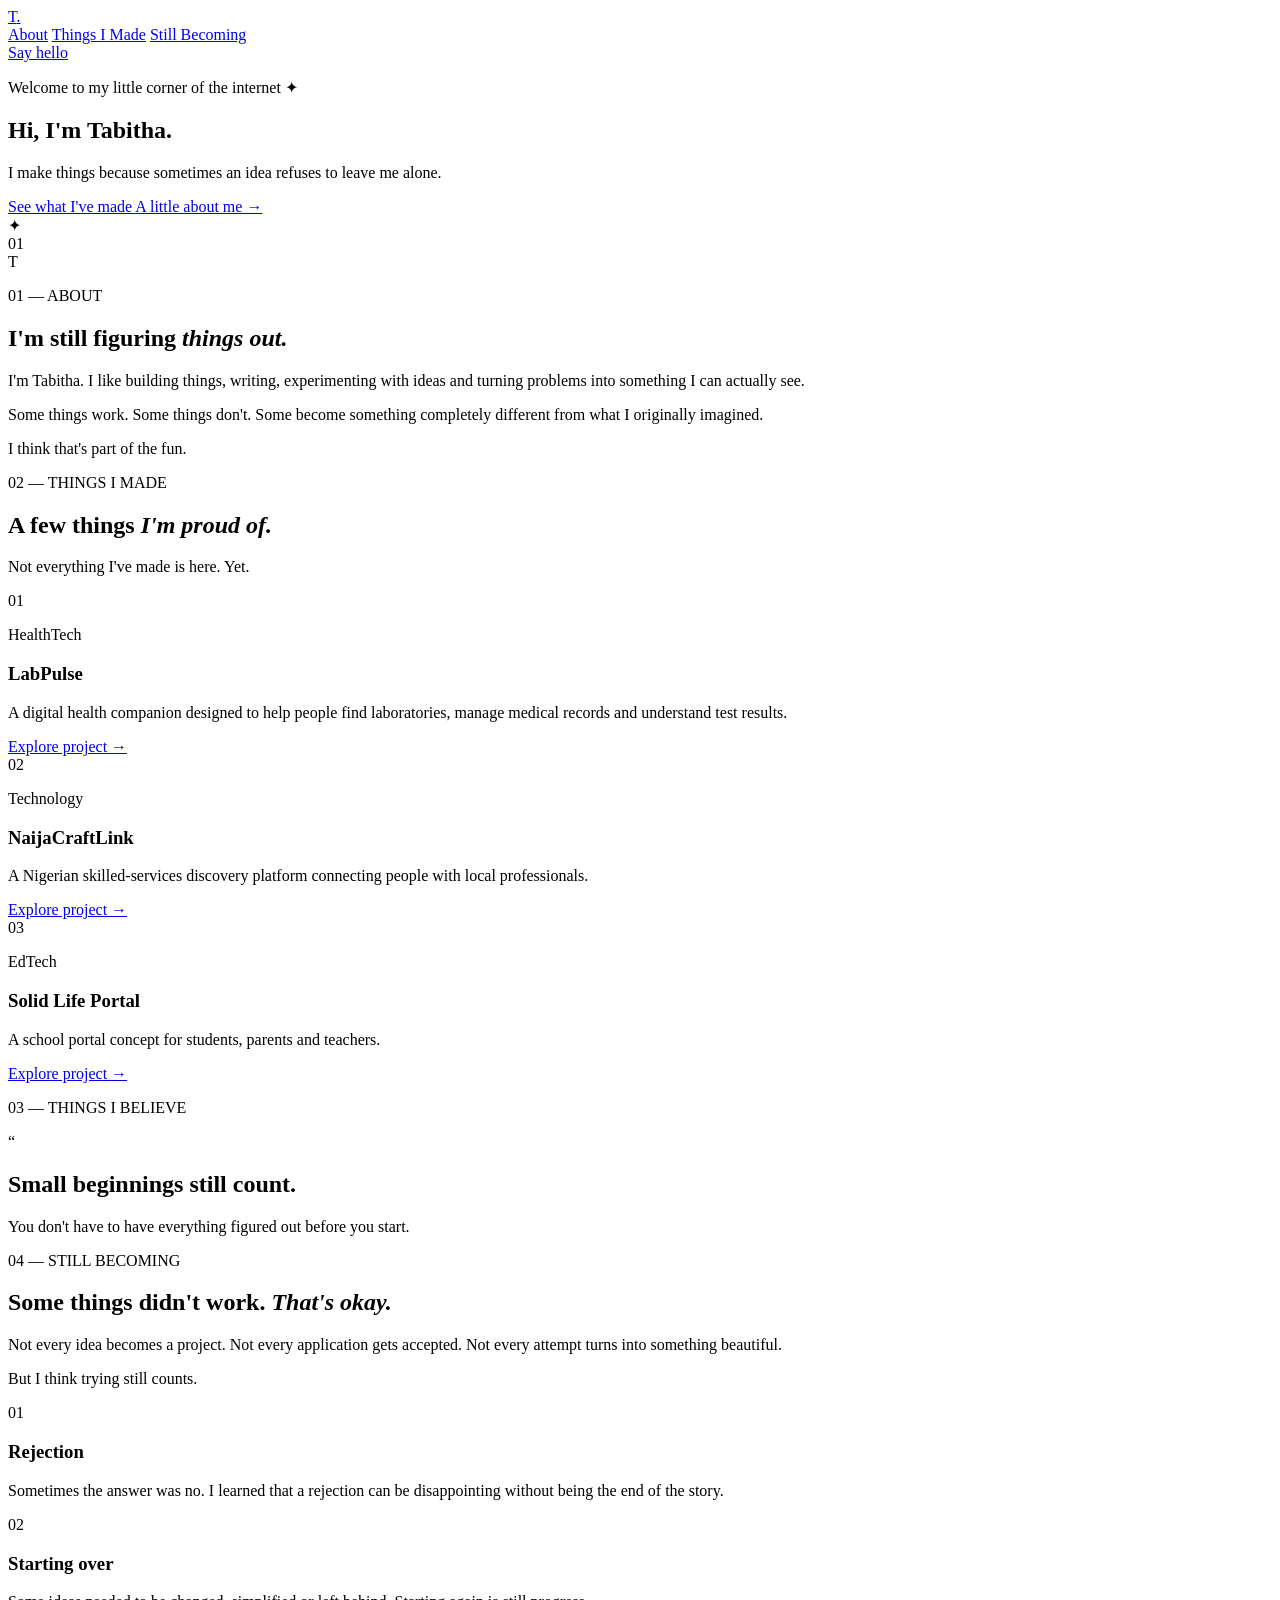
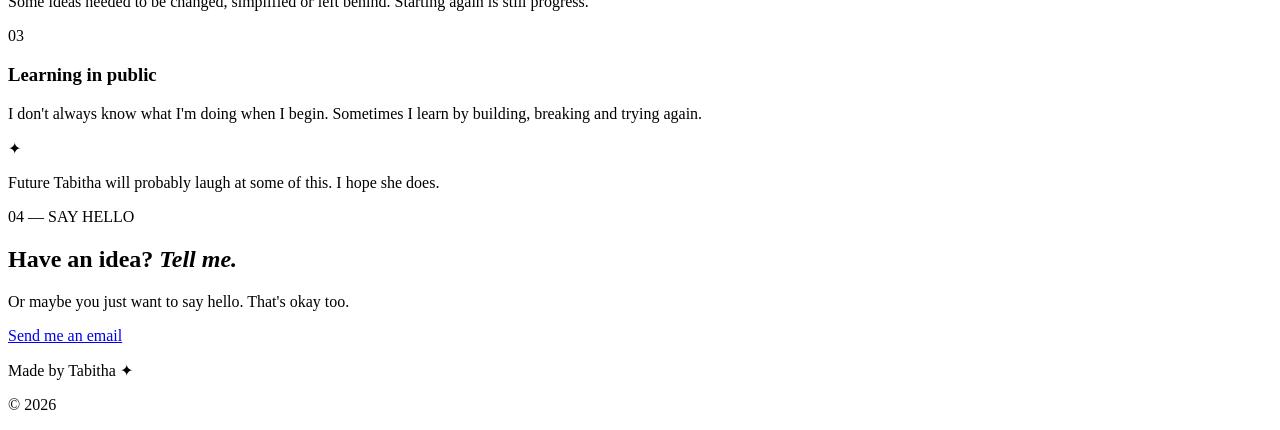
==== index.html @ 4583a3f3 "Rename Index.html to index.html" ====
<!DOCTYPE html>
<html lang="en">
<head>
    <meta charset="UTF-8">
    <meta name="viewport" content="width=device-width, initial-scale=1.0">

    <title>Tabitha | Things I Made Along the Way</title>

    <meta
        name="description"
        content="A little corner of the internet belonging to Tabitha — ideas, projects, experiments and things worth remembering."
    >

    <link rel="stylesheet" href="style.css">
</head>

<body>

    <!-- NAVIGATION -->

    <header class="navbar">

        <a href="#home" class="logo">
            T<span>.</span>
        </a>

        <nav>
    <a href="#about">About</a>
    <a href="#work">Things I Made</a>
    <a href="#didnt-work">Still Becoming</a>
        </nav>

        <a href="#contact" class="nav-button">
            Say hello
        </a>

    </header>


    <!-- HERO -->

    <main>

        <section class="hero" id="home">

            <div class="hero-content">

                <p class="eyebrow">
                    Welcome to my little corner of the internet ✦
                </p>

                <h1>
                    Hi, I'm <span>Tabitha.</span>
                </h1>

                <p class="hero-text">
                    I make things because sometimes an idea refuses
                    to leave me alone.
                </p>

                <div class="hero-buttons">

                    <a href="#work" class="primary-button">
                        See what I've made
                    </a>

                    <a href="#about" class="text-button">
                        A little about me →
                    </a>

                </div>

            </div>


            <div class="hero-art">

                <div class="orbit orbit-one"></div>
                <div class="orbit orbit-two"></div>

                <div class="floating-card card-one">
                    ✦
                </div>

                <div class="floating-card card-two">
                    01
                </div>

                <div class="main-shape">
                    T
                </div>

            </div>

        </section>


        <!-- LITTLE INTRO -->

        <section class="intro" id="about">

            <p class="section-number">01 — ABOUT</p>

            <div class="intro-grid">

                <h2>
                    I'm still figuring
                    <em>things out.</em>
                </h2>

                <div>

                    <p>
                        I'm Tabitha. I like building things, writing,
                        experimenting with ideas and turning problems
                        into something I can actually see.
                    </p>

                    <p>
                        Some things work.
                        Some things don't.
                        Some become something completely different
                        from what I originally imagined.
                    </p>

                    <p>
                        I think that's part of the fun.
                    </p>

                </div>

            </div>

        </section>


        <!-- PROJECTS -->

        <section class="work" id="work">

            <div class="section-heading">

                <div>
                    <p class="section-number">02 — THINGS I MADE</p>

                    <h2>
                        A few things
                        <em>I'm proud of.</em>
                    </h2>
                </div>

                <p>
                    Not everything I've made is here.
                    Yet.
                </p>

            </div>


            <div class="project-grid">

                <article class="project project-large">

                    <div class="project-number">
                        01
                    </div>

                    <div class="project-content">

                        <p class="project-type">
                            HealthTech
                        </p>

                        <h3>
                            LabPulse
                        </h3>

                        <p>
                            A digital health companion designed to
                            help people find laboratories, manage
                            medical records and understand test results.
                        </p>

                        <a href="#" class="project-link">
                            Explore project →
                        </a>

                    </div>

                </article>


                <article class="project">

                    <div class="project-number">
                        02
                    </div>

                    <div class="project-content">

                        <p class="project-type">
                            Technology
                        </p>

                        <h3>
                            NaijaCraftLink
                        </h3>

                        <p>
                            A Nigerian skilled-services discovery
                            platform connecting people with local
                            professionals.
                        </p>

                        <a href="naijacraftlink.html" class="project-link">
    Explore project →
                        </a>

                    </div>

                </article>


                <article class="project">

                    <div class="project-number">
                        03
                    </div>

                    <div class="project-content">

                        <p class="project-type">
                            EdTech
                        </p>

                        <h3>
                            Solid Life Portal
                        </h3>

                        <p>
                            A school portal concept for students,
                            parents and teachers.
                        </p>

                        <a href="#" class="project-link">
                            Explore project →
                        </a>

                    </div>

                </article>

            </div>

        </section>


        <!-- THOUGHTS -->

        <section class="thoughts" id="thoughts">

            <p class="section-number">03 — THINGS I BELIEVE</p>

            <div class="quote">

                <span class="quote-mark">“</span>

                <h2>
                    Small beginnings
                    still count.
                </h2>

                <p>
                    You don't have to have everything figured out
                    before you start.
                </p>

            </div>

        </section>
        <!-- THINGS THAT DIDN'T WORK -->

<section class="didnt-work" id="didnt-work">

    <div class="didnt-work-inner">

        <p class="section-number">
            04 — STILL BECOMING
        </p>

        <h2>
            Some things
            didn't work.
            <em>That's okay.</em>
        </h2>

        <p class="didnt-work-intro">
            Not every idea becomes a project.
            Not every application gets accepted.
            Not every attempt turns into something beautiful.
        </p>

        <p class="didnt-work-intro">
            But I think trying still counts.
        </p>


        <div class="lessons-grid">

            <article class="lesson-card">

                <span class="lesson-number">
                    01
                </span>

                <h3>
                    Rejection
                </h3>

                <p>
                    Sometimes the answer was no.
                    I learned that a rejection can be
                    disappointing without being the end
                    of the story.
                </p>

            </article>


            <article class="lesson-card">

                <span class="lesson-number">
                    02
                </span>

                <h3>
                    Starting over
                </h3>

                <p>
                    Some ideas needed to be changed,
                    simplified or left behind.
                    Starting again is still progress.
                </p>

            </article>


            <article class="lesson-card">

                <span class="lesson-number">
                    03
                </span>

                <h3>
                    Learning in public
                </h3>

                <p>
                    I don't always know what I'm doing
                    when I begin. Sometimes I learn by
                    building, breaking and trying again.
                </p>

            </article>

        </div>


        <div class="little-note">

            <span>✦</span>

            <p>
                Future Tabitha will probably laugh
                at some of this.
                I hope she does.
            </p>

        </div>

    </div>

</section>


        <!-- CONTACT -->

        <section class="contact" id="contact">

            <p class="section-number">04 — SAY HELLO</p>

            <h2>
                Have an idea?
                <em>Tell me.</em>
            </h2>

            <p>
                Or maybe you just want to say hello.
                That's okay too.
            </p>

            <a
                href="mailto:ayoolanipekunfaith@gmail.com"
                class="primary-button"
            >
                Send me an email
            </a>

        </section>

    </main>


    <!-- FOOTER -->

    <footer>

        <p>
            Made by Tabitha ✦
        </p>

        <p>
            © 2026
        </p>

    </footer>


    <script src="script.js"></script>

</body>
</html>
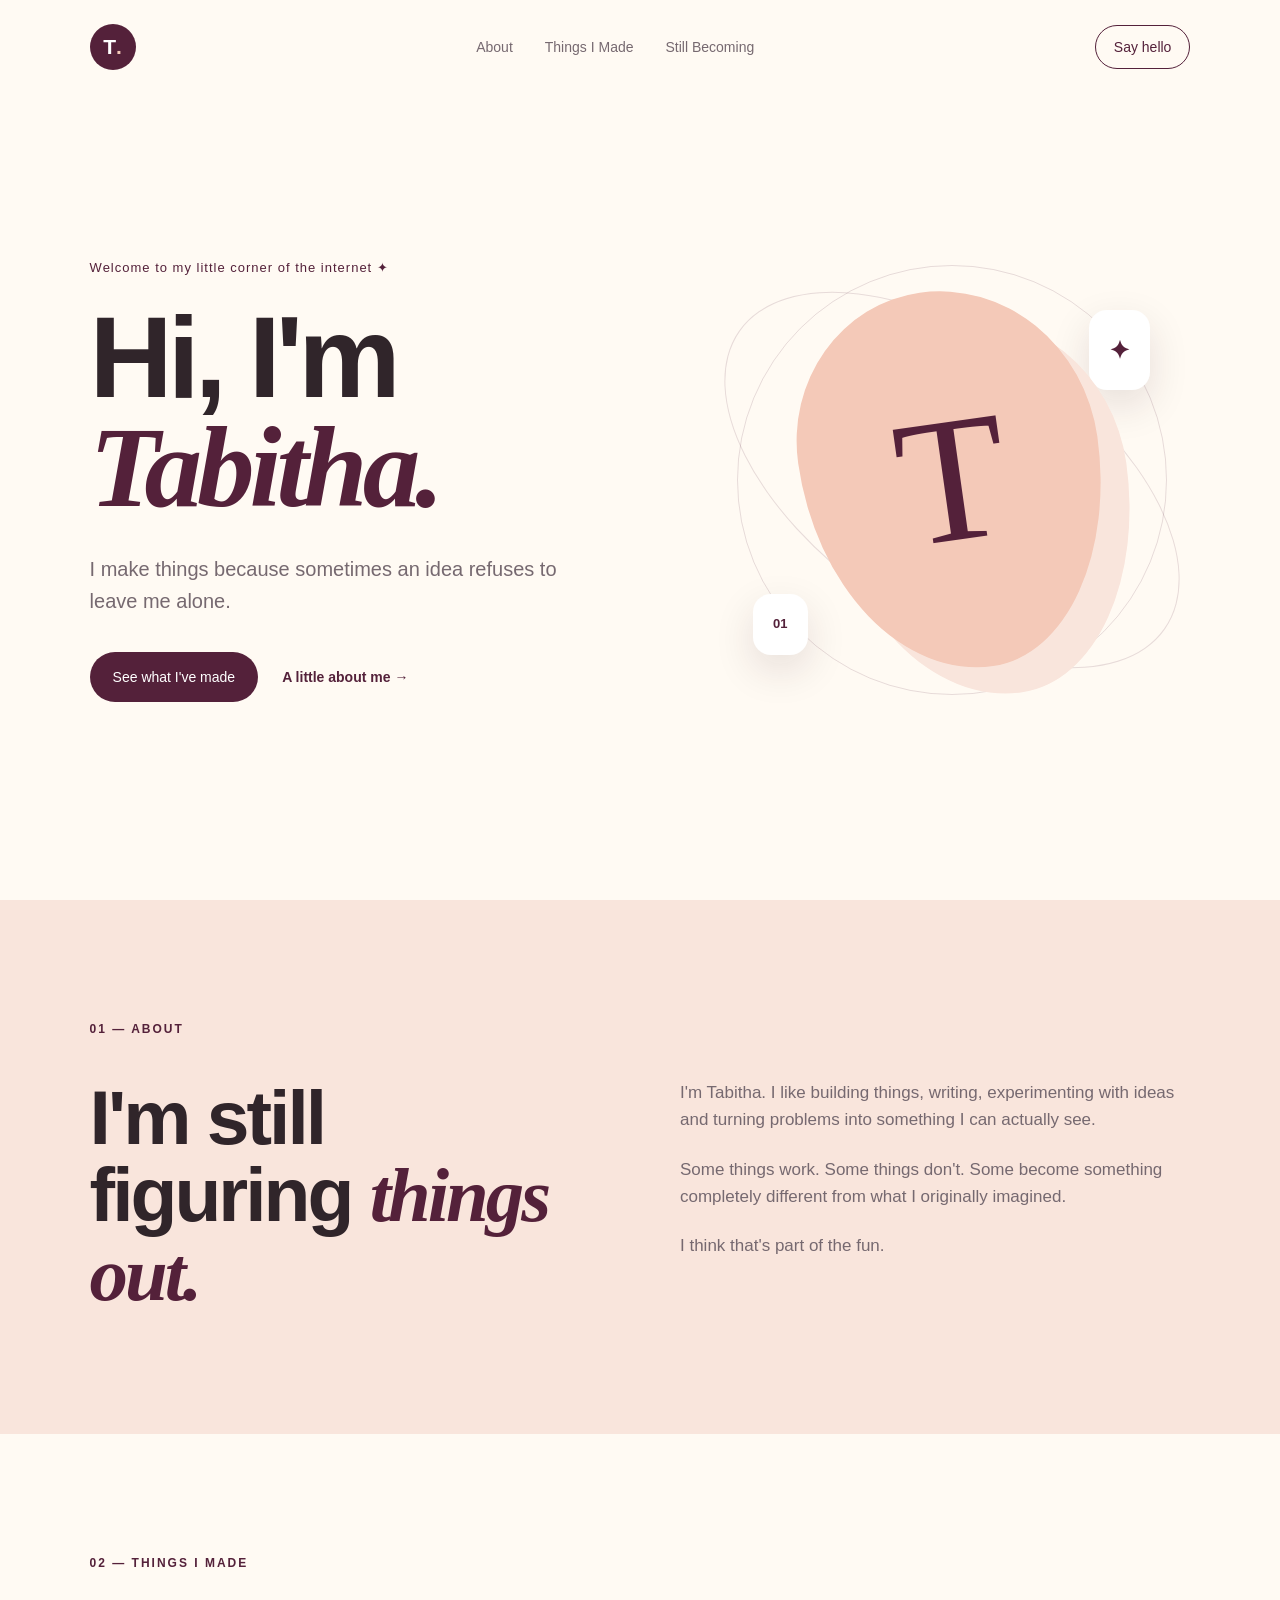
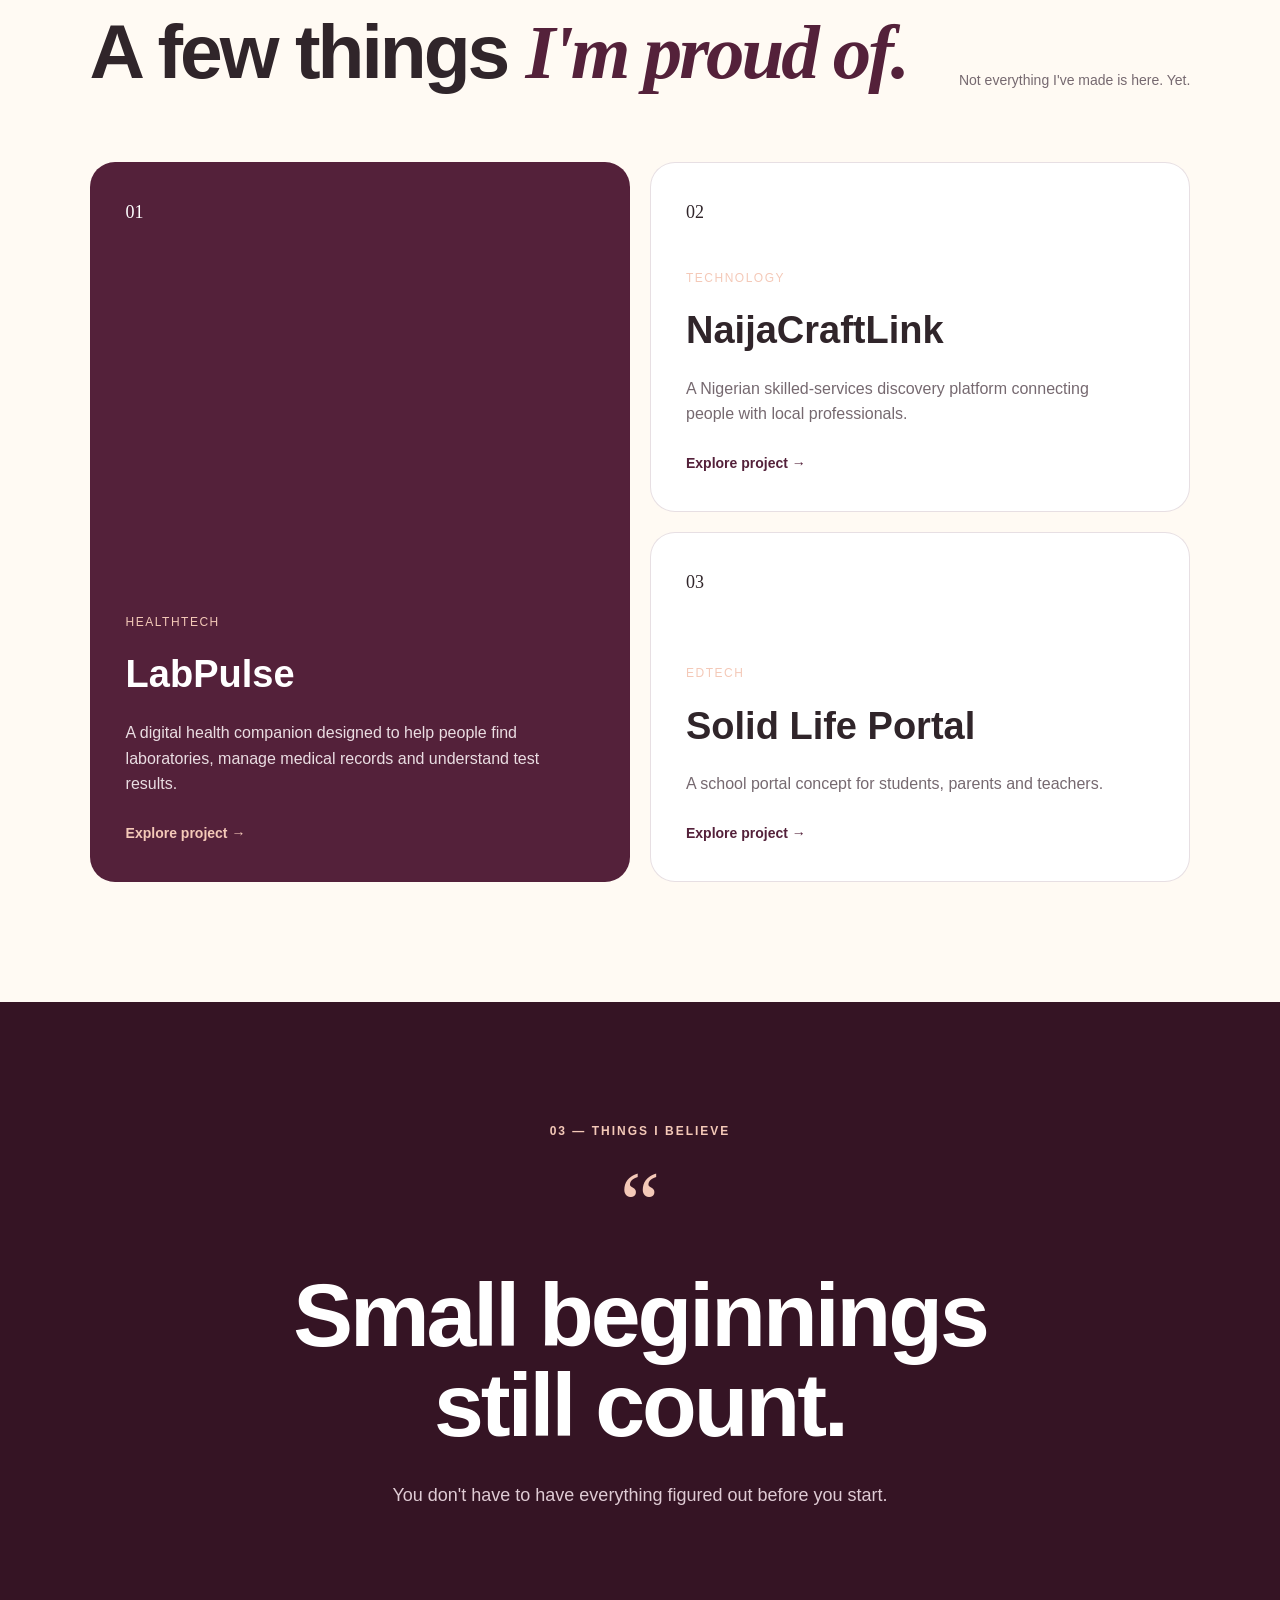
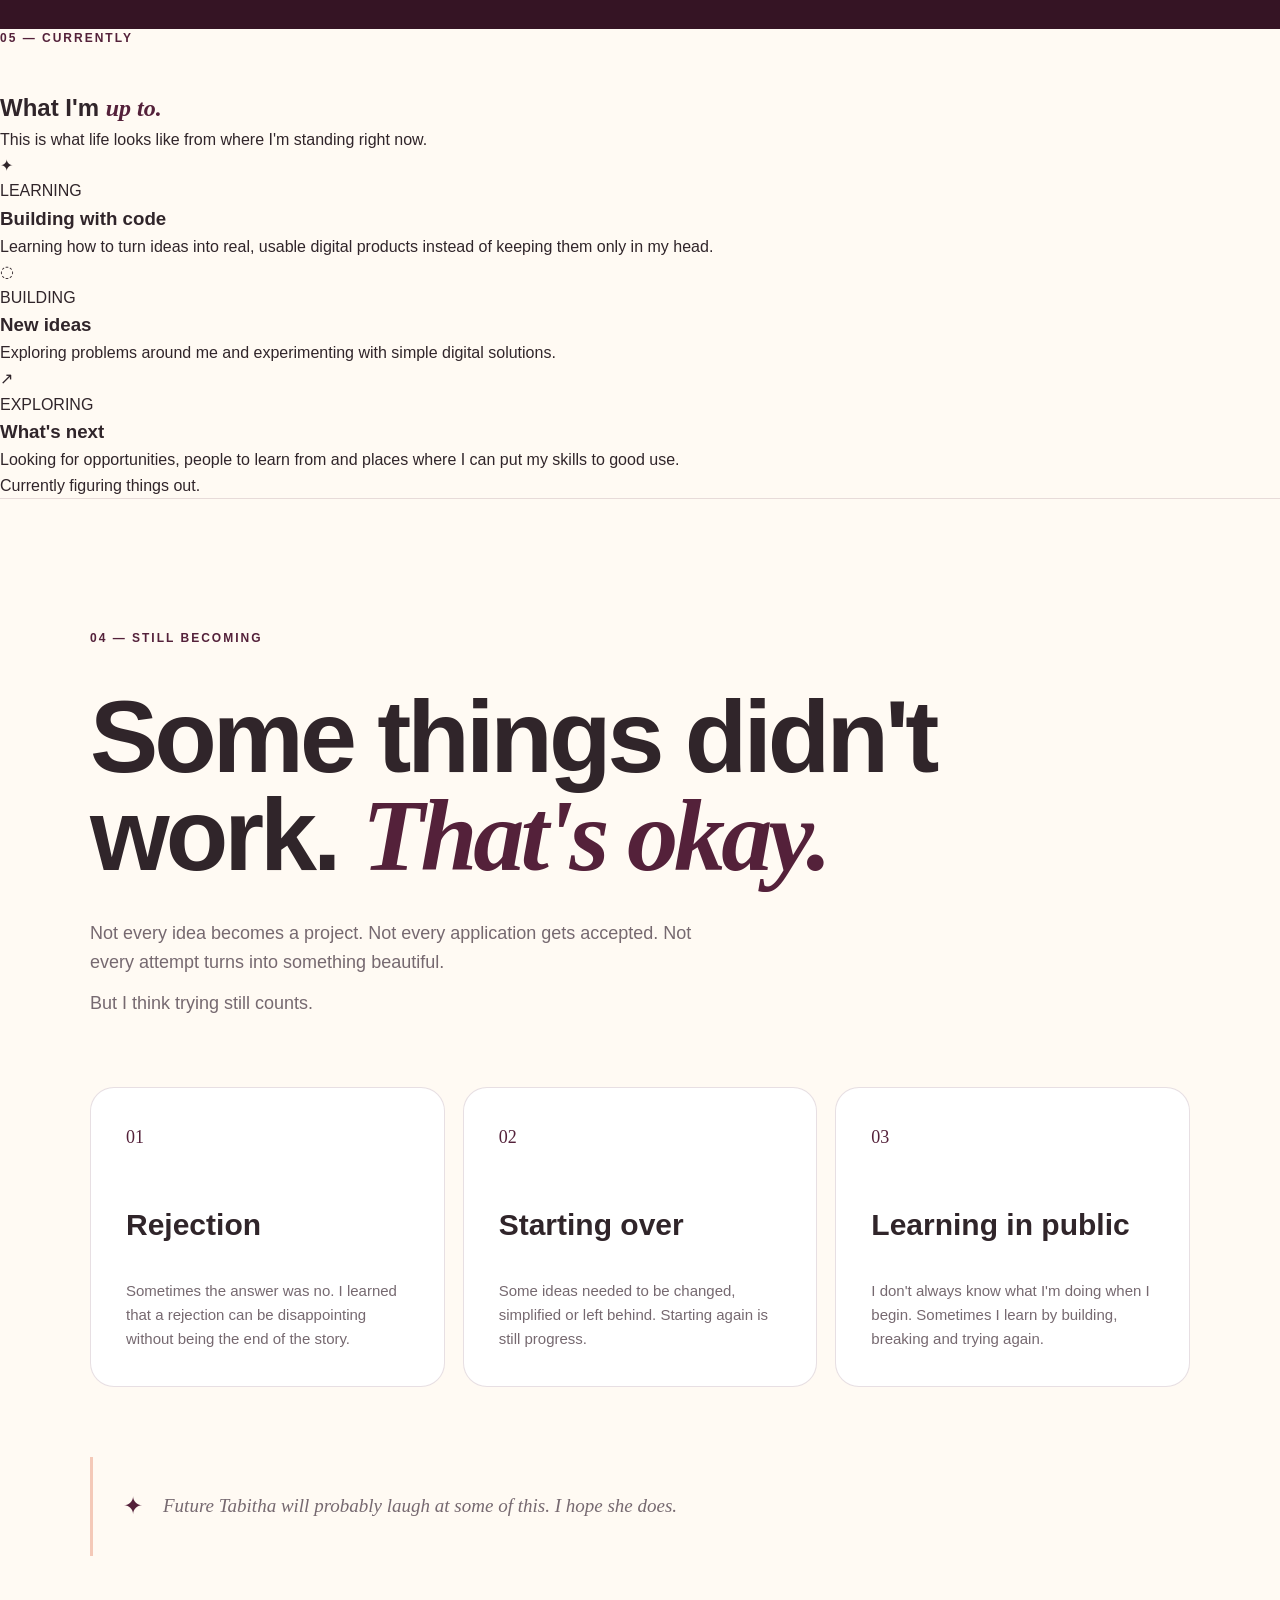
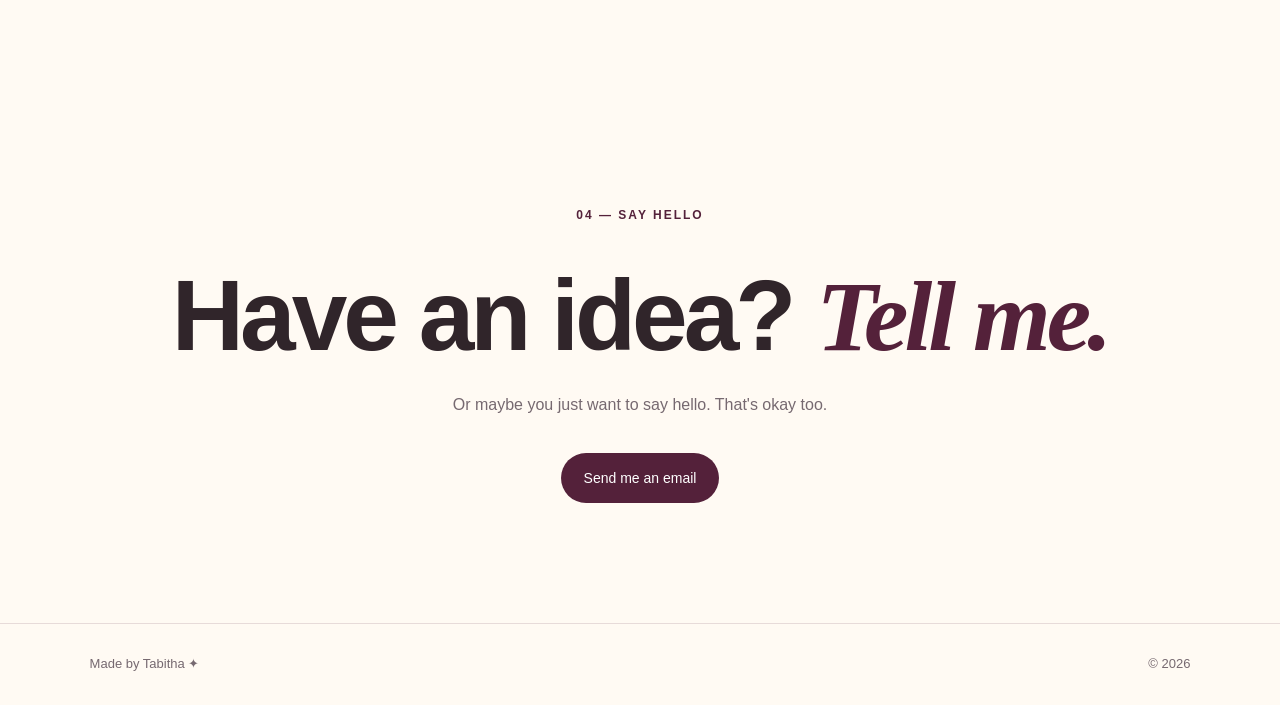
==== commit 513c0363: "Update index.html" ====
--- a/index.html
+++ b/index.html
@@ -278,6 +278,119 @@
             </div>
 
         </section>
+        <!-- CURRENTLY -->
+
+<section class="currently" id="currently">
+
+    <div class="currently-header">
+
+        <p class="section-number">
+            05 — CURRENTLY
+        </p>
+
+        <h2>
+            What I'm
+            <em>up to.</em>
+        </h2>
+
+        <p>
+            This is what life looks like from where I'm standing
+            right now.
+        </p>
+
+    </div>
+
+
+    <div class="currently-grid">
+
+        <!-- LEARNING -->
+
+        <article class="currently-card">
+
+            <span class="currently-icon">
+                ✦
+            </span>
+
+            <p class="currently-label">
+                LEARNING
+            </p>
+
+            <h3>
+                Building with code
+            </h3>
+
+            <p>
+                Learning how to turn ideas into real,
+                usable digital products instead of
+                keeping them only in my head.
+            </p>
+
+        </article>
+
+
+        <!-- BUILDING -->
+
+        <article class="currently-card featured-currently">
+
+            <span class="currently-icon">
+                ◌
+            </span>
+
+            <p class="currently-label">
+                BUILDING
+            </p>
+
+            <h3>
+                New ideas
+            </h3>
+
+            <p>
+                Exploring problems around me and
+                experimenting with simple digital
+                solutions.
+            </p>
+
+        </article>
+
+
+        <!-- EXPLORING -->
+
+        <article class="currently-card">
+
+            <span class="currently-icon">
+                ↗
+            </span>
+
+            <p class="currently-label">
+                EXPLORING
+            </p>
+
+            <h3>
+                What's next
+            </h3>
+
+            <p>
+                Looking for opportunities, people to
+                learn from and places where I can
+                put my skills to good use.
+            </p>
+
+        </article>
+
+    </div>
+
+
+    <div class="currently-status">
+
+        <span class="status-dot"></span>
+
+        <span>
+            Currently figuring things out.
+        </span>
+
+    </div>
+
+</section>
         <!-- THINGS THAT DIDN'T WORK -->
 
 <section class="didnt-work" id="didnt-work">
--- a/style.css
+++ b/style.css
@@ -0,0 +1,1100 @@
+@import url('https://fonts.googleapis.com/css2?family=DM+Sans:wght@400;500;600;700&family=Playfair+Display:ital,wght@0,500;0,600;1,500;1,600&display=swap');
+
+
+/* =========================
+   ROOT
+========================= */
+
+:root {
+
+    --wine: #54213a;
+    --deep-wine: #351424;
+
+    --cream: #fffaf3;
+    --peach: #f4c9b8;
+    --soft-peach: #f9e5dc;
+
+    --text: #30252a;
+    --muted: #766970;
+
+    --white: #ffffff;
+
+    --border: rgba(84, 33, 58, 0.14);
+
+}
+
+
+/* =========================
+   RESET
+========================= */
+
+* {
+    margin: 0;
+    padding: 0;
+    box-sizing: border-box;
+}
+
+html {
+    scroll-behavior: smooth;
+}
+
+body {
+
+    background: var(--cream);
+
+    color: var(--text);
+
+    font-family: "DM Sans", sans-serif;
+
+    line-height: 1.6;
+}
+
+a {
+    text-decoration: none;
+    color: inherit;
+}
+
+
+/* =========================
+   NAVBAR
+========================= */
+
+.navbar {
+
+    width: 100%;
+
+    padding: 24px 7%;
+
+    display: flex;
+
+    align-items: center;
+
+    justify-content: space-between;
+
+    position: absolute;
+
+    top: 0;
+    left: 0;
+
+    z-index: 10;
+}
+
+.logo {
+
+    width: 46px;
+    height: 46px;
+
+    border-radius: 50%;
+
+    background: var(--wine);
+
+    color: white;
+
+    display: flex;
+
+    align-items: center;
+    justify-content: center;
+
+    font-size: 21px;
+
+    font-weight: 700;
+}
+
+.logo span {
+    color: var(--peach);
+}
+
+.navbar nav {
+
+    display: flex;
+
+    gap: 32px;
+
+    font-size: 14px;
+
+    color: var(--muted);
+}
+
+.navbar nav a:hover {
+    color: var(--wine);
+}
+
+.nav-button {
+
+    border: 1px solid var(--wine);
+
+    padding: 10px 18px;
+
+    border-radius: 30px;
+
+    color: var(--wine);
+
+    font-size: 14px;
+}
+
+
+/* =========================
+   HERO
+========================= */
+
+.hero {
+
+    min-height: 100vh;
+
+    padding: 150px 7% 90px;
+
+    display: grid;
+
+    grid-template-columns: 1.1fr 0.9fr;
+
+    align-items: center;
+
+    gap: 40px;
+
+    overflow: hidden;
+}
+
+.hero-content {
+    max-width: 650px;
+}
+
+.eyebrow {
+
+    color: var(--wine);
+
+    font-size: 13px;
+
+    letter-spacing: 1px;
+
+    margin-bottom: 24px;
+}
+
+.hero h1 {
+
+    font-size: clamp(60px, 9vw, 120px);
+
+    line-height: 0.95;
+
+    letter-spacing: -5px;
+
+    font-weight: 600;
+
+    margin-bottom: 30px;
+}
+
+.hero h1 span {
+
+    font-family: "Playfair Display", serif;
+
+    font-style: italic;
+
+    color: var(--wine);
+}
+
+.hero-text {
+
+    max-width: 500px;
+
+    font-size: 20px;
+
+    color: var(--muted);
+
+    margin-bottom: 35px;
+}
+
+.hero-buttons {
+
+    display: flex;
+
+    align-items: center;
+
+    gap: 24px;
+
+    flex-wrap: wrap;
+}
+
+.primary-button {
+
+    display: inline-block;
+
+    padding: 14px 23px;
+
+    background: var(--wine);
+
+    color: white;
+
+    border-radius: 30px;
+
+    font-size: 14px;
+
+    transition: 0.25s ease;
+}
+
+.primary-button:hover {
+
+    background: var(--deep-wine);
+
+    transform: translateY(-2px);
+}
+
+.text-button {
+
+    color: var(--wine);
+
+    font-size: 14px;
+
+    font-weight: 600;
+}
+
+
+/* =========================
+   HERO ART
+========================= */
+
+.hero-art {
+
+    height: 520px;
+
+    position: relative;
+
+    display: flex;
+
+    align-items: center;
+
+    justify-content: center;
+}
+
+.main-shape {
+
+    width: 300px;
+    height: 380px;
+
+    background: var(--peach);
+
+    border-radius: 48% 52% 45% 55% / 40% 44% 56% 60%;
+
+    display: flex;
+
+    align-items: center;
+    justify-content: center;
+
+    font-family: "Playfair Display", serif;
+
+    font-size: 180px;
+
+    color: var(--wine);
+
+    transform: rotate(-8deg);
+
+    box-shadow: 25px 30px 0 var(--soft-peach);
+}
+
+.orbit {
+
+    position: absolute;
+
+    border: 1px solid var(--border);
+
+    border-radius: 50%;
+}
+
+.orbit-one {
+
+    width: 430px;
+    height: 430px;
+}
+
+.orbit-two {
+
+    width: 520px;
+    height: 280px;
+
+    transform: rotate(35deg);
+}
+
+.floating-card {
+
+    position: absolute;
+
+    background: white;
+
+    box-shadow: 0 15px 40px rgba(53, 20, 36, 0.12);
+
+    border-radius: 18px;
+
+    padding: 20px;
+
+    color: var(--wine);
+
+    font-weight: 700;
+}
+
+.card-one {
+
+    top: 90px;
+    right: 40px;
+
+    font-size: 25px;
+}
+
+.card-two {
+
+    bottom: 85px;
+    left: 40px;
+
+    font-size: 13px;
+}
+
+
+/* =========================
+   SECTIONS
+========================= */
+
+.intro,
+.work,
+.thoughts,
+.contact {
+
+    padding: 120px 7%;
+}
+
+.section-number {
+
+    color: var(--wine);
+
+    font-size: 12px;
+
+    letter-spacing: 2px;
+
+    font-weight: 700;
+
+    margin-bottom: 40px;
+}
+
+
+/* =========================
+   INTRO
+========================= */
+
+.intro {
+
+    background: var(--soft-peach);
+}
+
+.intro-grid {
+
+    display: grid;
+
+    grid-template-columns: 1fr 1fr;
+
+    gap: 80px;
+}
+
+.intro h2,
+.section-heading h2 {
+
+    font-size: clamp(45px, 6vw, 80px);
+
+    line-height: 1;
+
+    letter-spacing: -3px;
+}
+
+em {
+
+    font-family: "Playfair Display", serif;
+
+    color: var(--wine);
+}
+
+.intro-grid > div {
+
+    max-width: 500px;
+
+    color: var(--muted);
+
+    font-size: 17px;
+}
+
+.intro-grid p {
+
+    margin-bottom: 22px;
+}
+
+
+/* =========================
+   WORK
+========================= */
+
+.section-heading {
+
+    display: flex;
+
+    justify-content: space-between;
+
+    align-items: end;
+
+    gap: 40px;
+
+    margin-bottom: 70px;
+}
+
+.section-heading > p {
+
+    color: var(--muted);
+
+    max-width: 250px;
+
+    font-size: 14px;
+}
+
+.project-grid {
+
+    display: grid;
+
+    grid-template-columns: 1fr 1fr;
+
+    gap: 20px;
+}
+
+.project {
+
+    background: white;
+
+    border: 1px solid var(--border);
+
+    border-radius: 25px;
+
+    padding: 35px;
+
+    min-height: 350px;
+
+    display: flex;
+
+    flex-direction: column;
+
+    justify-content: space-between;
+
+    transition: 0.3s ease;
+}
+
+.project:hover {
+
+    transform: translateY(-5px);
+
+    box-shadow: 0 20px 45px rgba(53, 20, 36, 0.08);
+}
+
+.project-large {
+
+    grid-row: span 2;
+
+    min-height: 720px;
+
+    background: var(--wine);
+
+    color: white;
+}
+
+.project-number {
+
+    font-family: "Playfair Display", serif;
+
+    font-size: 18px;
+}
+
+.project-type {
+
+    color: var(--peach);
+
+    font-size: 12px;
+
+    letter-spacing: 1.5px;
+
+    text-transform: uppercase;
+
+    margin-bottom: 12px;
+}
+
+.project h3 {
+
+    font-size: 38px;
+
+    margin-bottom: 15px;
+}
+
+.project-content p:not(.project-type) {
+
+    color: var(--muted);
+
+    max-width: 450px;
+}
+
+.project-large .project-content p:not(.project-type) {
+    color: #eadde2;
+}
+
+.project-link {
+
+    display: inline-block;
+
+    margin-top: 25px;
+
+    color: var(--wine);
+
+    font-weight: 700;
+
+    font-size: 14px;
+}
+
+.project-large .project-link {
+    color: var(--peach);
+}
+
+
+/* =========================
+   THOUGHTS
+========================= */
+
+.thoughts {
+
+    background: var(--deep-wine);
+
+    color: white;
+
+    text-align: center;
+}
+
+.thoughts .section-number {
+    color: var(--peach);
+}
+
+.quote {
+
+    max-width: 850px;
+
+    margin: auto;
+}
+
+.quote-mark {
+
+    font-family: "Playfair Display", serif;
+
+    font-size: 90px;
+
+    color: var(--peach);
+
+    line-height: 0.5;
+}
+
+.quote h2 {
+
+    font-size: clamp(45px, 7vw, 90px);
+
+    line-height: 1;
+
+    margin: 30px 0;
+
+    letter-spacing: -3px;
+}
+
+.quote p {
+
+    color: #dfcbd4;
+
+    font-size: 18px;
+}
+
+
+/* =========================
+   CONTACT
+========================= */
+
+.contact {
+
+    text-align: center;
+}
+
+.contact h2 {
+
+    font-size: clamp(50px, 8vw, 100px);
+
+    line-height: 1;
+
+    letter-spacing: -4px;
+
+    margin-bottom: 25px;
+}
+
+.contact > p:not(.section-number) {
+
+    color: var(--muted);
+
+    margin-bottom: 35px;
+}
+
+
+/* =========================
+   FOOTER
+========================= */
+
+footer {
+
+    padding: 30px 7%;
+
+    border-top: 1px solid var(--border);
+
+    display: flex;
+
+    justify-content: space-between;
+
+    color: var(--muted);
+
+    font-size: 13px;
+}
+
+
+/* =========================
+   MOBILE
+========================= */
+
+@media (max-width: 800px) {
+
+    .navbar {
+        padding: 20px 5%;
+    }
+
+    .navbar nav {
+        display: none;
+    }
+
+    .hero {
+
+        padding: 130px 5% 70px;
+
+        grid-template-columns: 1fr;
+
+    }
+
+    .hero h1 {
+
+        font-size: 65px;
+
+        letter-spacing: -3px;
+    }
+
+    .hero-text {
+        font-size: 17px;
+    }
+
+    .hero-art {
+
+        height: 380px;
+
+        margin-top: 30px;
+    }
+
+    .main-shape {
+
+        width: 220px;
+        height: 290px;
+
+        font-size: 130px;
+    }
+
+    .orbit-one {
+        width: 300px;
+        height: 300px;
+    }
+
+    .orbit-two {
+        width: 350px;
+        height: 220px;
+    }
+
+    .intro,
+    .work,
+    .thoughts,
+    .contact {
+
+        padding: 85px 5%;
+    }
+
+    .intro-grid {
+
+        grid-template-columns: 1fr;
+
+        gap: 40px;
+    }
+
+    .section-heading {
+
+        display: block;
+    }
+
+    .section-heading > p {
+        margin-top: 25px;
+    }
+
+    .project-grid {
+
+        grid-template-columns: 1fr;
+    }
+
+    .project-large {
+
+        grid-row: auto;
+
+        min-height: 450px;
+    }
+
+    .project {
+
+        min-height: 320px;
+    }
+
+    footer {
+
+        padding: 25px 5%;
+    }
+
+}
+/* =========================
+   PROJECT PAGE
+========================= */
+
+.project-page {
+    padding: 130px 7% 100px;
+}
+
+.project-back {
+    margin-bottom: 80px;
+}
+
+.project-back a {
+    color: var(--muted);
+    font-size: 14px;
+}
+
+.project-back a:hover {
+    color: var(--wine);
+}
+
+.project-hero {
+    max-width: 1000px;
+    padding-bottom: 100px;
+    border-bottom: 1px solid var(--border);
+}
+
+.project-hero h1 {
+    font-size: clamp(70px, 12vw, 150px);
+    line-height: 0.9;
+    letter-spacing: -6px;
+    margin: 20px 0;
+}
+
+.project-hero h1 span {
+    font-family: "Playfair Display", serif;
+    font-style: italic;
+    color: var(--wine);
+}
+
+.project-intro {
+    font-size: 22px;
+    color: var(--muted);
+}
+
+.project-details {
+    padding: 100px 0;
+    display: grid;
+    grid-template-columns: 1fr 1fr;
+    gap: 100px;
+}
+
+.detail-block h2 {
+    font-size: clamp(40px, 5vw, 65px);
+    line-height: 1;
+    letter-spacing: -2px;
+    margin-bottom: 30px;
+}
+
+.detail-block > p:not(.section-number) {
+    color: var(--muted);
+    max-width: 520px;
+    margin-bottom: 20px;
+}
+
+.project-list {
+    list-style: none;
+}
+
+.project-list li {
+    padding: 20px 0;
+    border-bottom: 1px solid var(--border);
+    display: flex;
+    gap: 25px;
+    font-size: 17px;
+}
+
+.project-list span {
+    color: var(--wine);
+    font-family: "Playfair Display", serif;
+}
+
+.project-lesson {
+    background: var(--soft-peach);
+    padding: 90px 8%;
+    border-radius: 30px;
+}
+
+.project-lesson h2 {
+    max-width: 800px;
+    font-size: clamp(45px, 7vw, 90px);
+    line-height: 1;
+    letter-spacing: -3px;
+    margin-bottom: 35px;
+}
+
+.project-lesson > p:not(.section-number) {
+    max-width: 650px;
+    color: var(--muted);
+    margin-bottom: 18px;
+    font-size: 17px;
+}
+
+.project-end {
+    padding: 100px 0 20px;
+    text-align: center;
+}
+
+.project-end > p {
+    color: var(--muted);
+    margin-bottom: 25px;
+}
+
+.project-end div {
+    display: flex;
+    justify-content: center;
+    align-items: center;
+    gap: 25px;
+    flex-wrap: wrap;
+}
+
+
+@media (max-width: 800px) {
+
+    .project-page {
+        padding: 120px 5% 70px;
+    }
+
+    .project-back {
+        margin-bottom: 55px;
+    }
+
+    .project-hero {
+        padding-bottom: 65px;
+    }
+
+    .project-hero h1 {
+        font-size: 75px;
+        letter-spacing: -4px;
+    }
+
+    .project-details {
+        grid-template-columns: 1fr;
+        gap: 70px;
+        padding: 70px 0;
+    }
+
+    .project-lesson {
+        padding: 60px 30px;
+    }
+
+}
+/* =========================
+   THINGS THAT DIDN'T WORK
+========================= */
+
+.didnt-work {
+
+    padding: 130px 7%;
+
+    background: var(--cream);
+
+    border-top: 1px solid var(--border);
+
+}
+
+.didnt-work-inner {
+
+    max-width: 1100px;
+
+    margin: auto;
+
+}
+
+.didnt-work h2 {
+
+    max-width: 850px;
+
+    font-size: clamp(50px, 8vw, 105px);
+
+    line-height: 0.95;
+
+    letter-spacing: -4px;
+
+    margin-bottom: 35px;
+
+}
+
+.didnt-work-intro {
+
+    max-width: 650px;
+
+    color: var(--muted);
+
+    font-size: 18px;
+
+    margin-bottom: 12px;
+
+}
+
+
+.lessons-grid {
+
+    margin-top: 70px;
+
+    display: grid;
+
+    grid-template-columns: repeat(3, 1fr);
+
+    gap: 18px;
+
+}
+
+
+.lesson-card {
+
+    padding: 35px;
+
+    min-height: 300px;
+
+    border: 1px solid var(--border);
+
+    border-radius: 24px;
+
+    background: white;
+
+    display: flex;
+
+    flex-direction: column;
+
+    justify-content: space-between;
+
+    transition: 0.3s ease;
+
+}
+
+.lesson-card:hover {
+
+    transform: translateY(-5px);
+
+    box-shadow: 0 20px 40px rgba(53, 20, 36, 0.07);
+
+}
+
+.lesson-number {
+
+    color: var(--wine);
+
+    font-family: "Playfair Display", serif;
+
+    font-size: 18px;
+
+}
+
+.lesson-card h3 {
+
+    font-size: 30px;
+
+    margin-top: 30px;
+
+    margin-bottom: 12px;
+
+}
+
+.lesson-card p {
+
+    color: var(--muted);
+
+    font-size: 15px;
+
+}
+
+
+.little-note {
+
+    margin-top: 70px;
+
+    padding: 30px;
+
+    border-left: 3px solid var(--peach);
+
+    display: flex;
+
+    align-items: center;
+
+    gap: 20px;
+
+}
+
+.little-note span {
+
+    color: var(--wine);
+
+    font-size: 24px;
+
+}
+
+.little-note p {
+
+    color: var(--muted);
+
+    font-family: "Playfair Display", serif;
+
+    font-style: italic;
+
+    font-size: 19px;
+
+}
+
+
+@media (max-width: 800px) {
+
+    .didnt-work {
+
+        padding: 90px 5%;
+
+    }
+
+    .didnt-work h2 {
+
+        letter-spacing: -2px;
+
+    }
+
+    .lessons-grid {
+
+        grid-template-columns: 1fr;
+
+        margin-top: 50px;
+
+    }
+
+    .lesson-card {
+
+        min-height: 250px;
+
+    }
+
+}
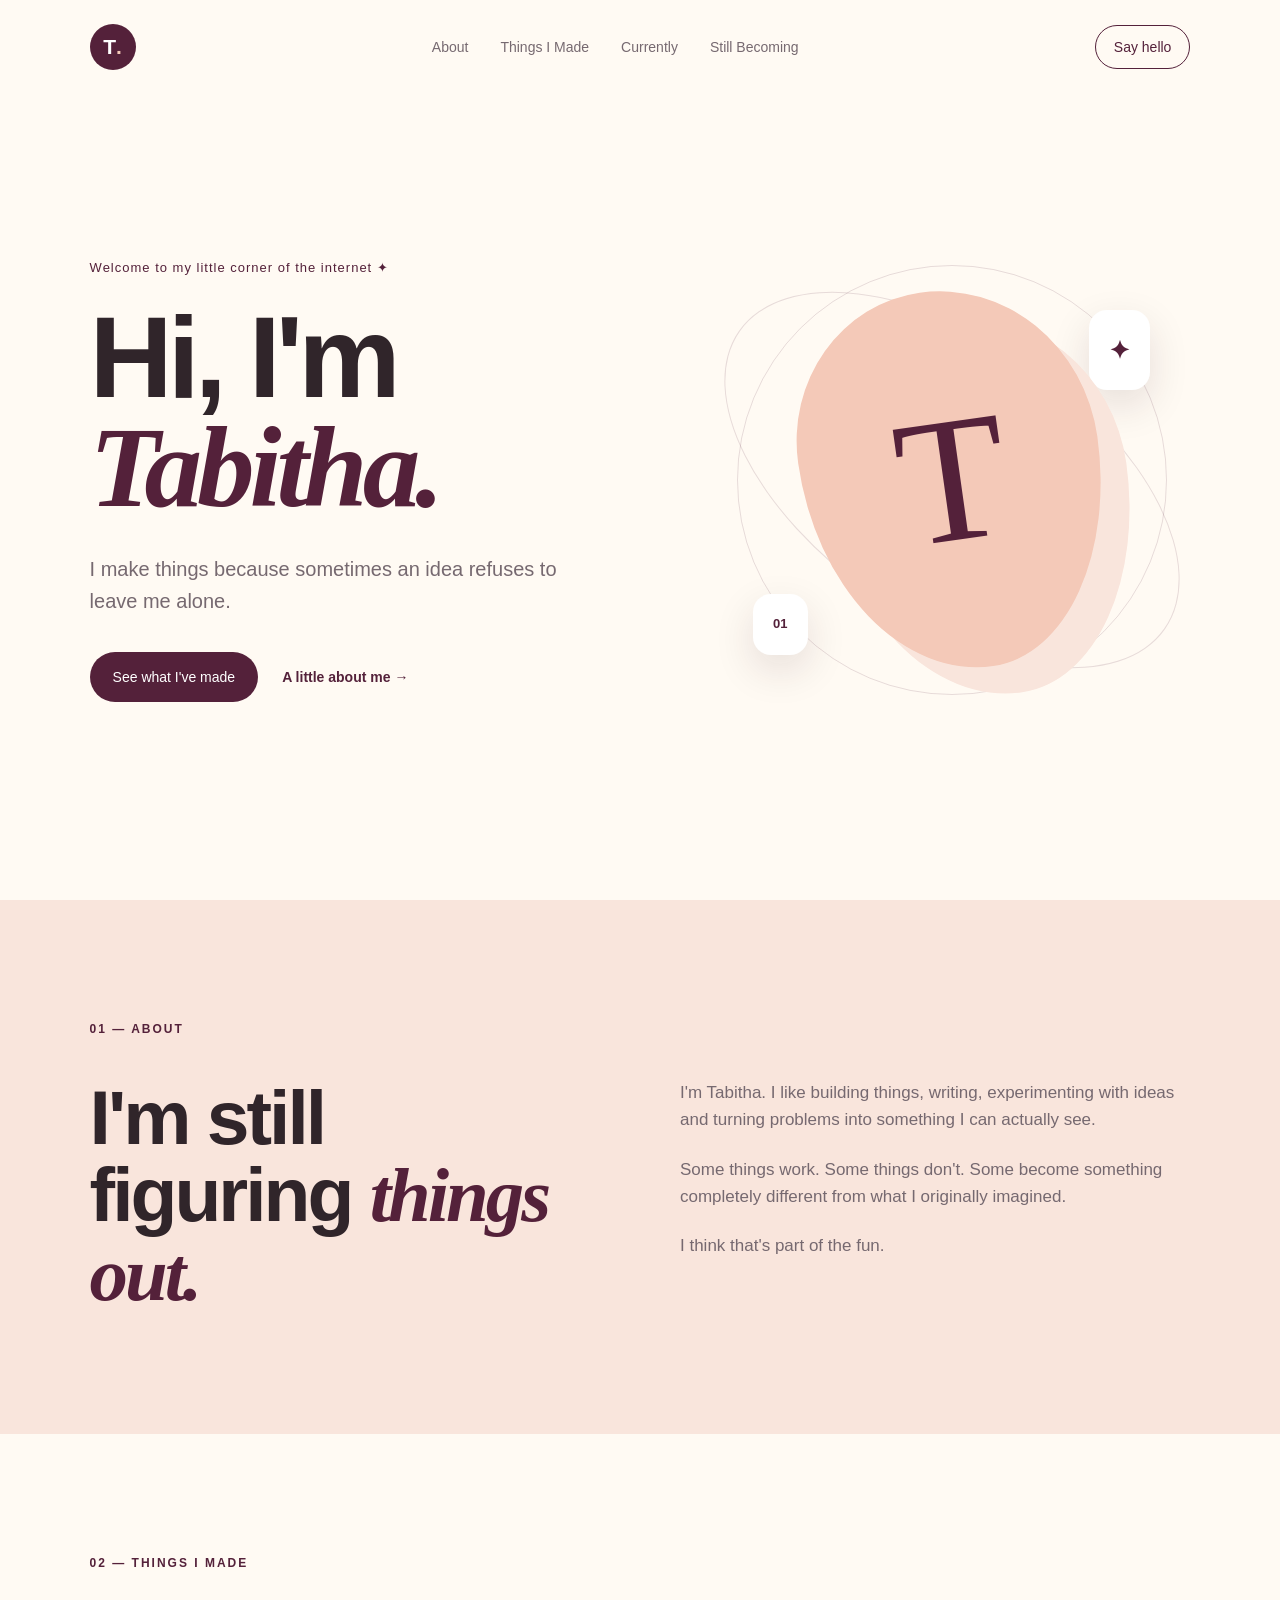
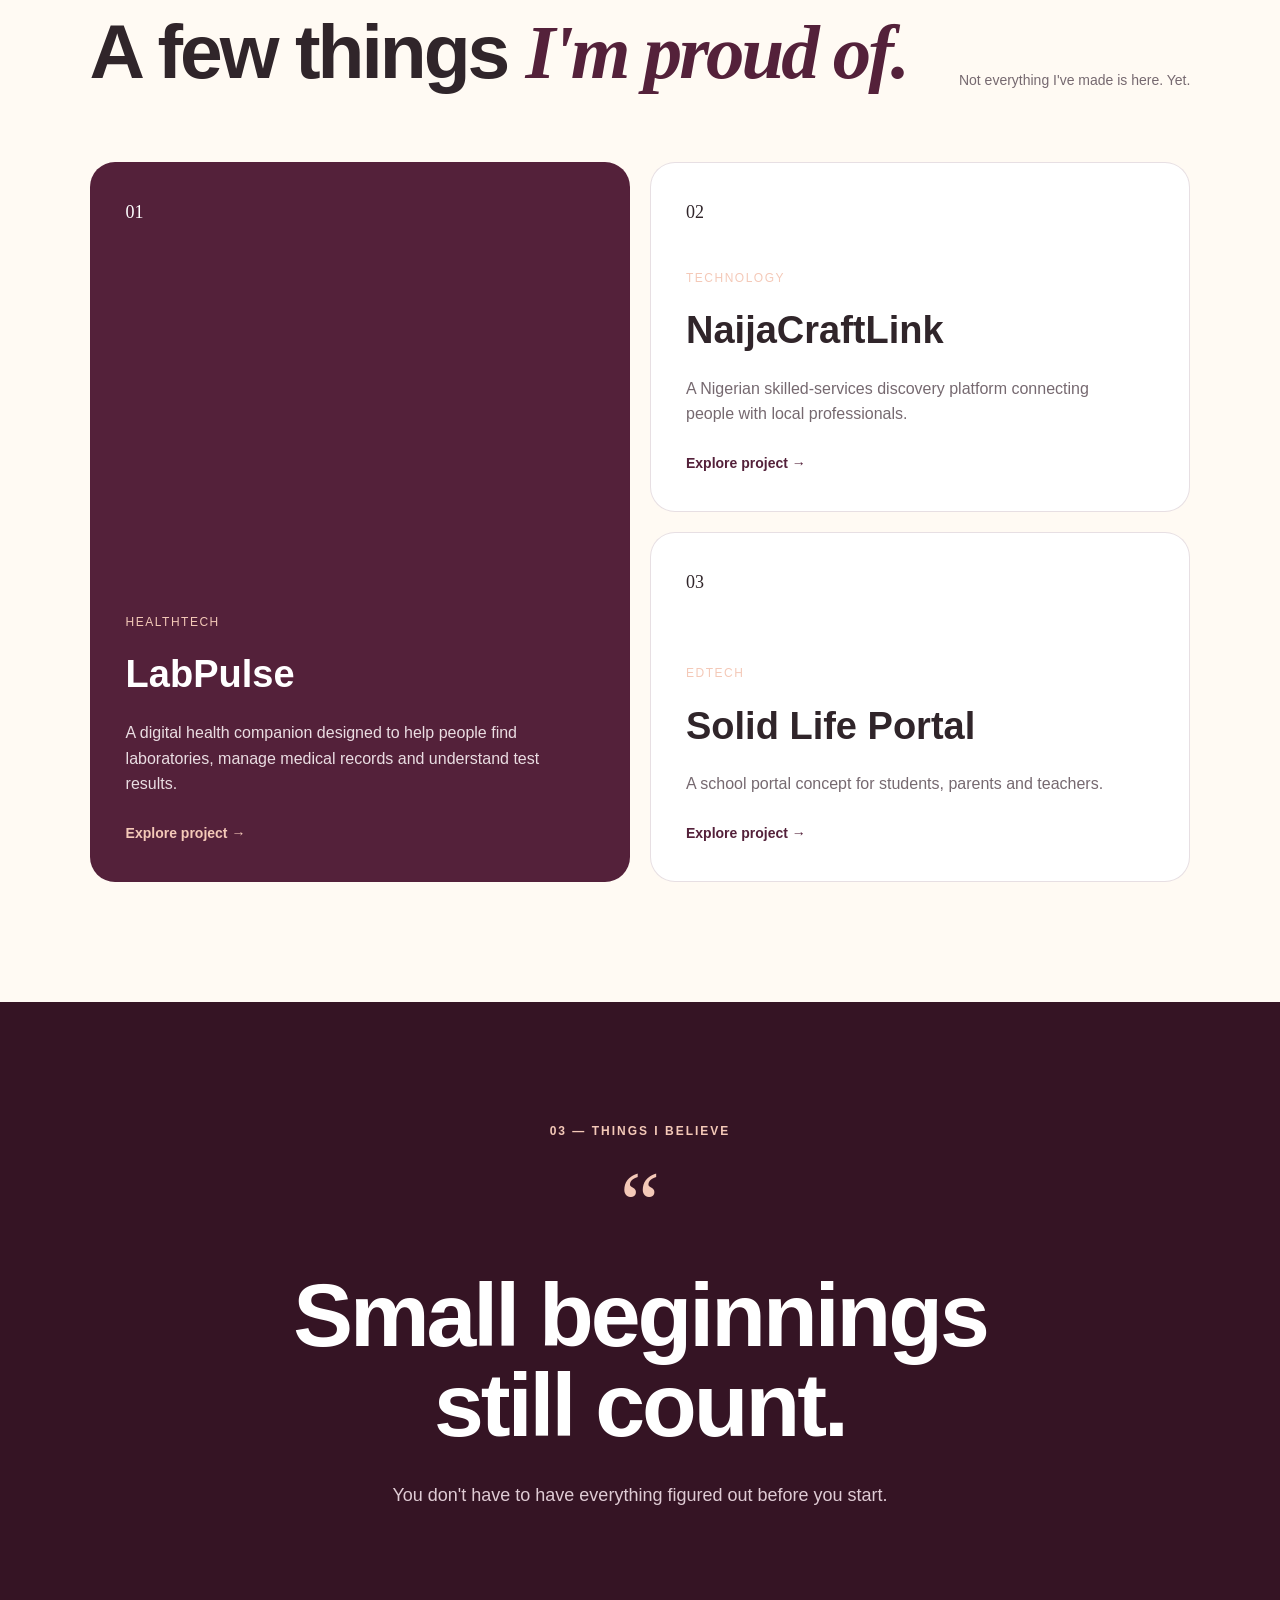
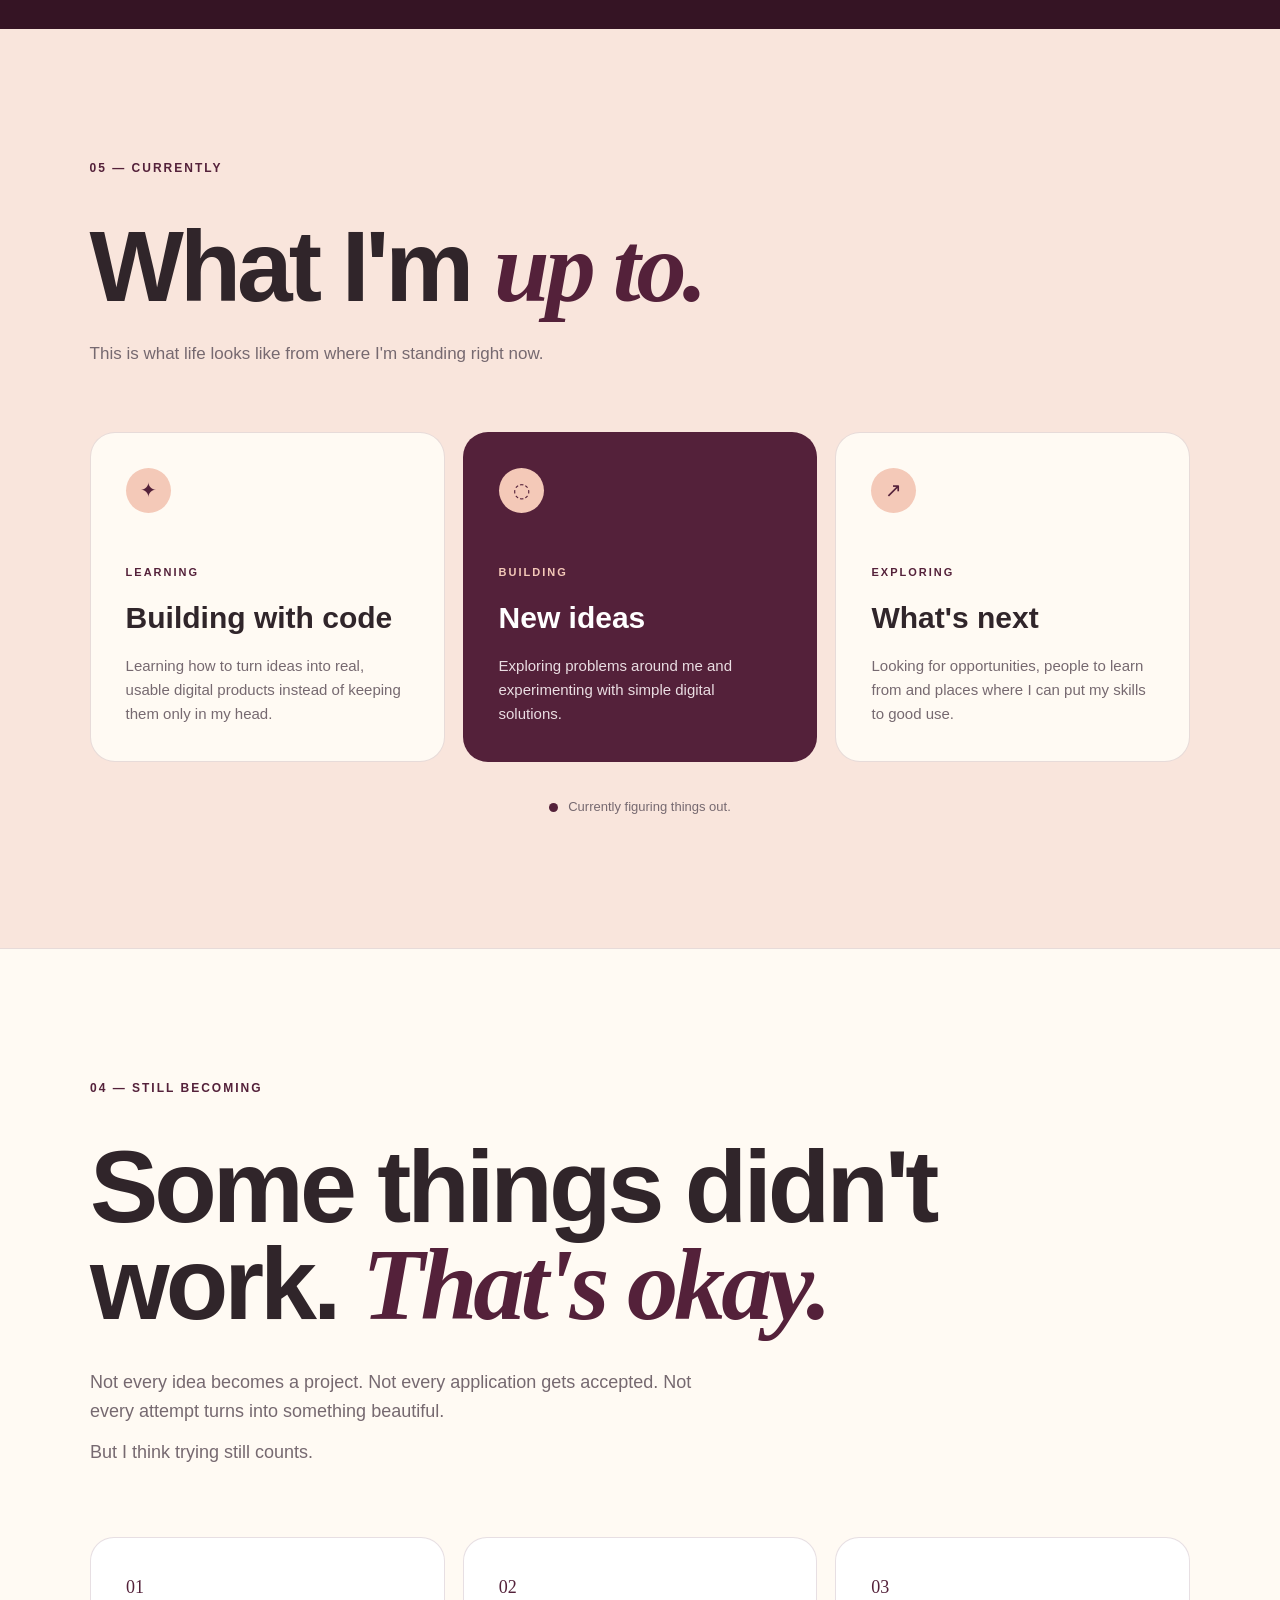
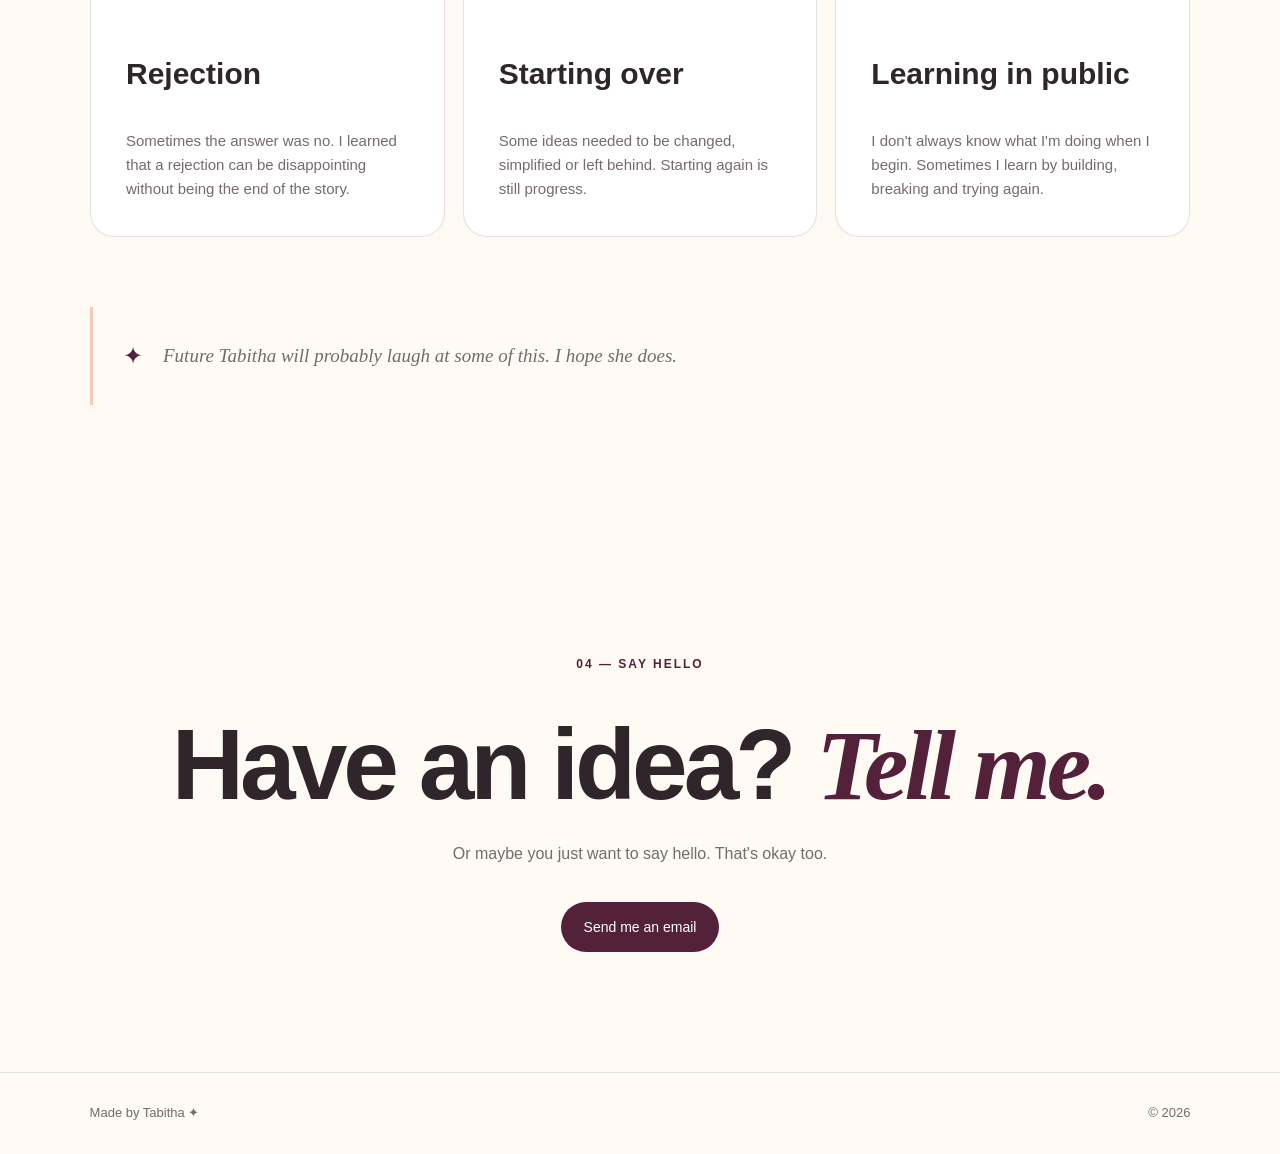
==== commit 756ff76d: "Update index.html" ====
--- a/index.html
+++ b/index.html
@@ -27,6 +27,7 @@
         <nav>
     <a href="#about">About</a>
     <a href="#work">Things I Made</a>
+    <a href="#currently">Currently</a>
     <a href="#didnt-work">Still Becoming</a>
         </nav>
 
--- a/style.css
+++ b/style.css
@@ -1098,3 +1098,234 @@
     }
 
 }
+/* =========================
+   CURRENTLY
+========================= */
+
+.currently {
+
+    padding: 130px 7%;
+
+    background: var(--soft-peach);
+
+}
+
+.currently-header {
+
+    max-width: 800px;
+
+    margin-bottom: 65px;
+
+}
+
+.currently-header h2 {
+
+    font-size: clamp(50px, 8vw, 100px);
+
+    line-height: 0.95;
+
+    letter-spacing: -4px;
+
+    margin-bottom: 25px;
+
+}
+
+.currently-header > p:not(.section-number) {
+
+    max-width: 500px;
+
+    color: var(--muted);
+
+    font-size: 17px;
+
+}
+
+
+.currently-grid {
+
+    display: grid;
+
+    grid-template-columns: repeat(3, 1fr);
+
+    gap: 18px;
+
+}
+
+
+.currently-card {
+
+    min-height: 330px;
+
+    padding: 35px;
+
+    background: var(--cream);
+
+    border: 1px solid var(--border);
+
+    border-radius: 25px;
+
+    display: flex;
+
+    flex-direction: column;
+
+    transition: 0.3s ease;
+
+}
+
+.currently-card:hover {
+
+    transform: translateY(-5px);
+
+    box-shadow: 0 20px 40px rgba(53, 20, 36, 0.08);
+
+}
+
+
+.currently-icon {
+
+    width: 45px;
+
+    height: 45px;
+
+    border-radius: 50%;
+
+    background: var(--peach);
+
+    color: var(--wine);
+
+    display: flex;
+
+    align-items: center;
+
+    justify-content: center;
+
+    font-size: 20px;
+
+    margin-bottom: auto;
+
+}
+
+
+.currently-label {
+
+    font-size: 11px;
+
+    letter-spacing: 2px;
+
+    color: var(--wine);
+
+    font-weight: 700;
+
+    margin-bottom: 12px;
+
+}
+
+
+.currently-card h3 {
+
+    font-size: 30px;
+
+    margin-bottom: 12px;
+
+}
+
+
+.currently-card > p:last-child {
+
+    color: var(--muted);
+
+    font-size: 15px;
+
+}
+
+
+.featured-currently {
+
+    background: var(--wine);
+
+    color: white;
+
+}
+
+.featured-currently .currently-label {
+
+    color: var(--peach);
+
+}
+
+.featured-currently .currently-icon {
+
+    background: var(--peach);
+
+    color: var(--wine);
+
+}
+
+.featured-currently > p:last-child {
+
+    color: #eadde2;
+
+}
+
+
+.currently-status {
+
+    margin-top: 35px;
+
+    display: flex;
+
+    align-items: center;
+
+    justify-content: center;
+
+    gap: 10px;
+
+    color: var(--muted);
+
+    font-size: 13px;
+
+}
+
+
+.status-dot {
+
+    width: 9px;
+
+    height: 9px;
+
+    background: var(--wine);
+
+    border-radius: 50%;
+
+    display: inline-block;
+
+}
+
+
+@media (max-width: 800px) {
+
+    .currently {
+
+        padding: 90px 5%;
+
+    }
+
+    .currently-header h2 {
+
+        letter-spacing: -2px;
+
+    }
+
+    .currently-grid {
+
+        grid-template-columns: 1fr;
+
+    }
+
+    .currently-card {
+
+        min-height: 280px;
+
+    }
+
+}
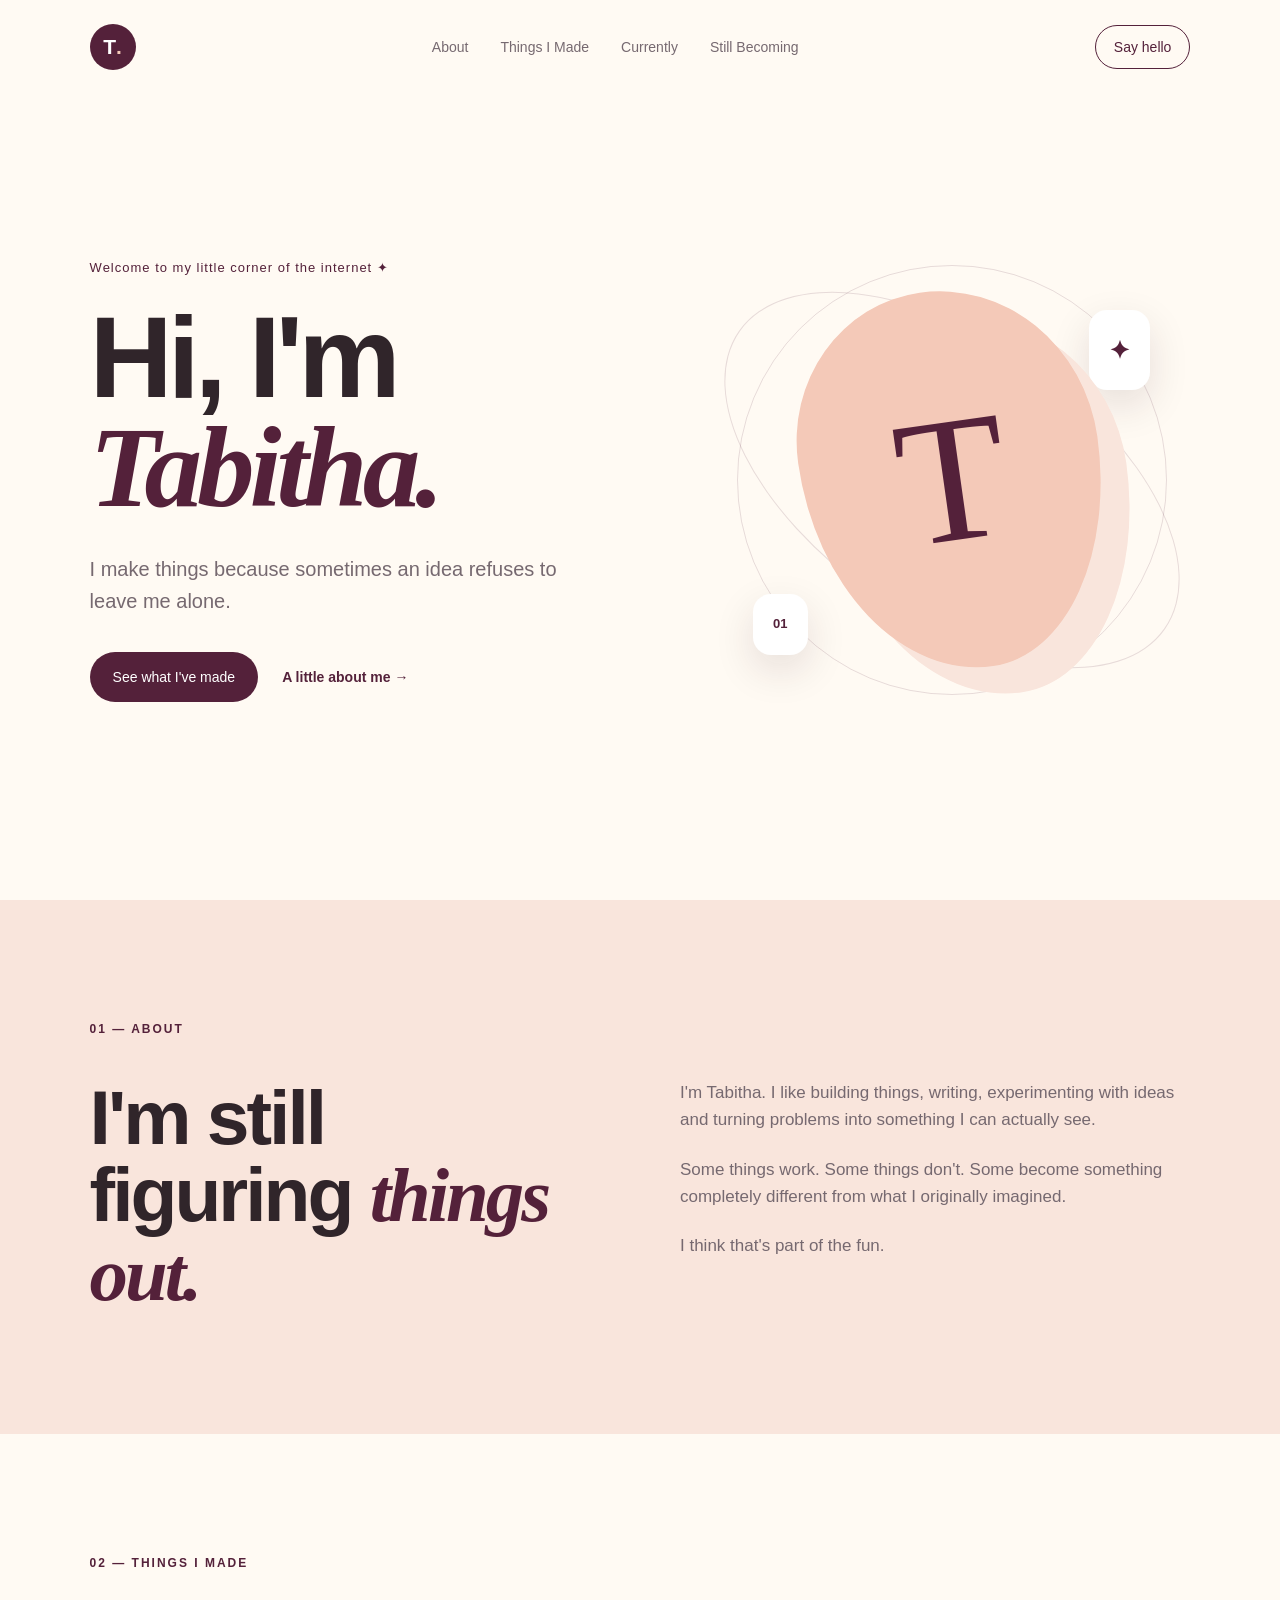
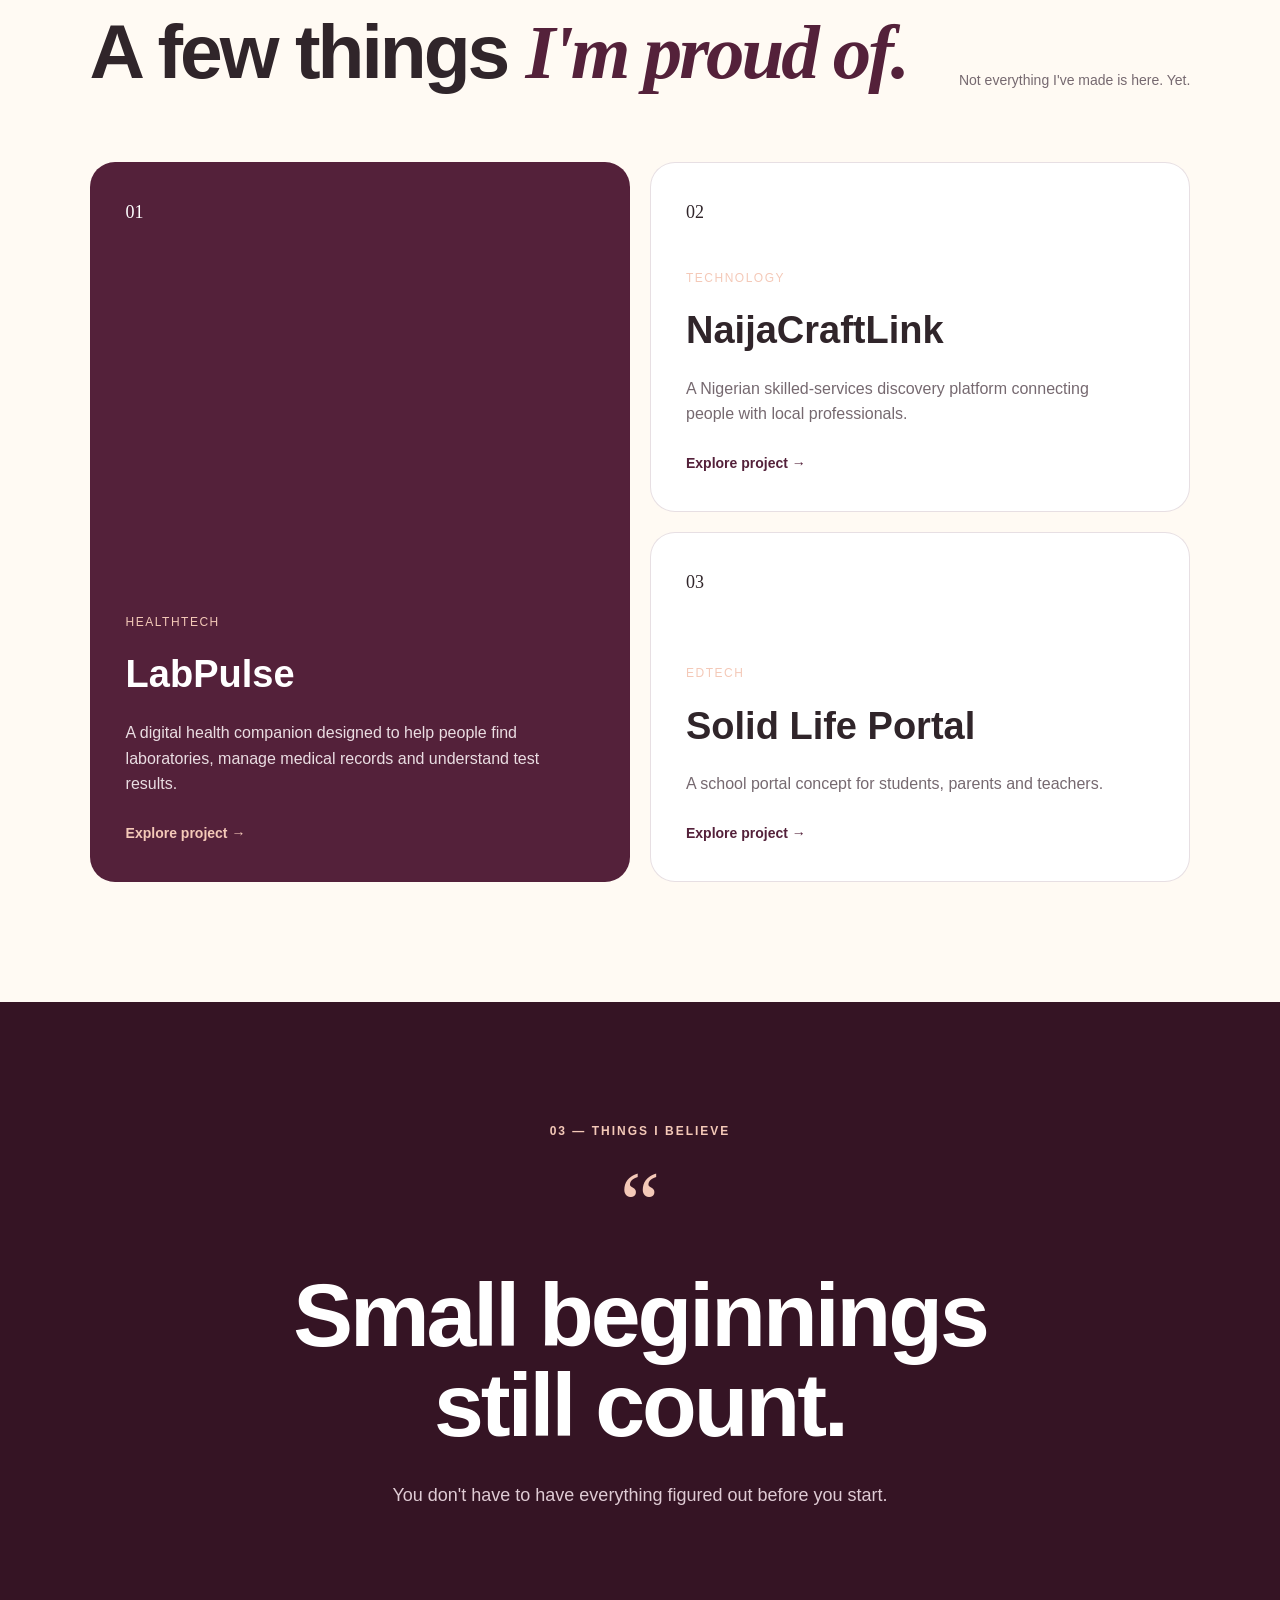
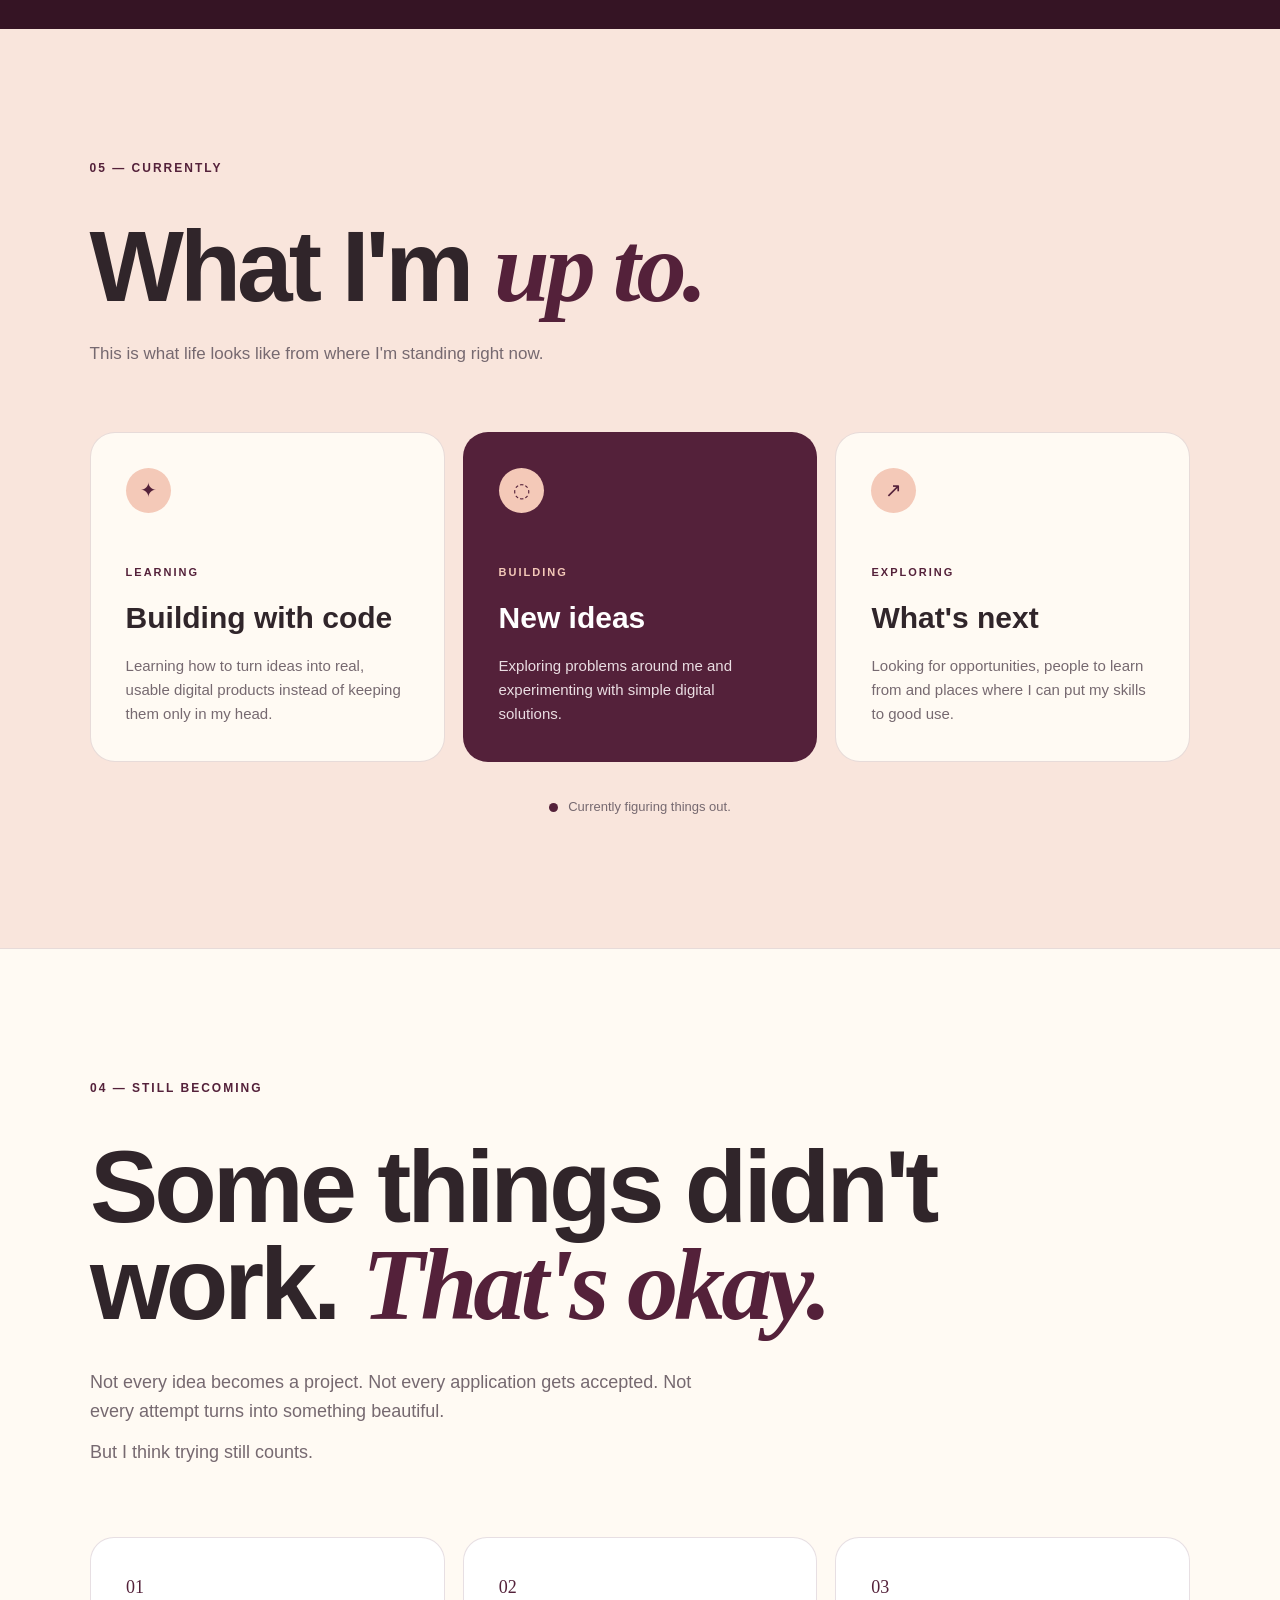
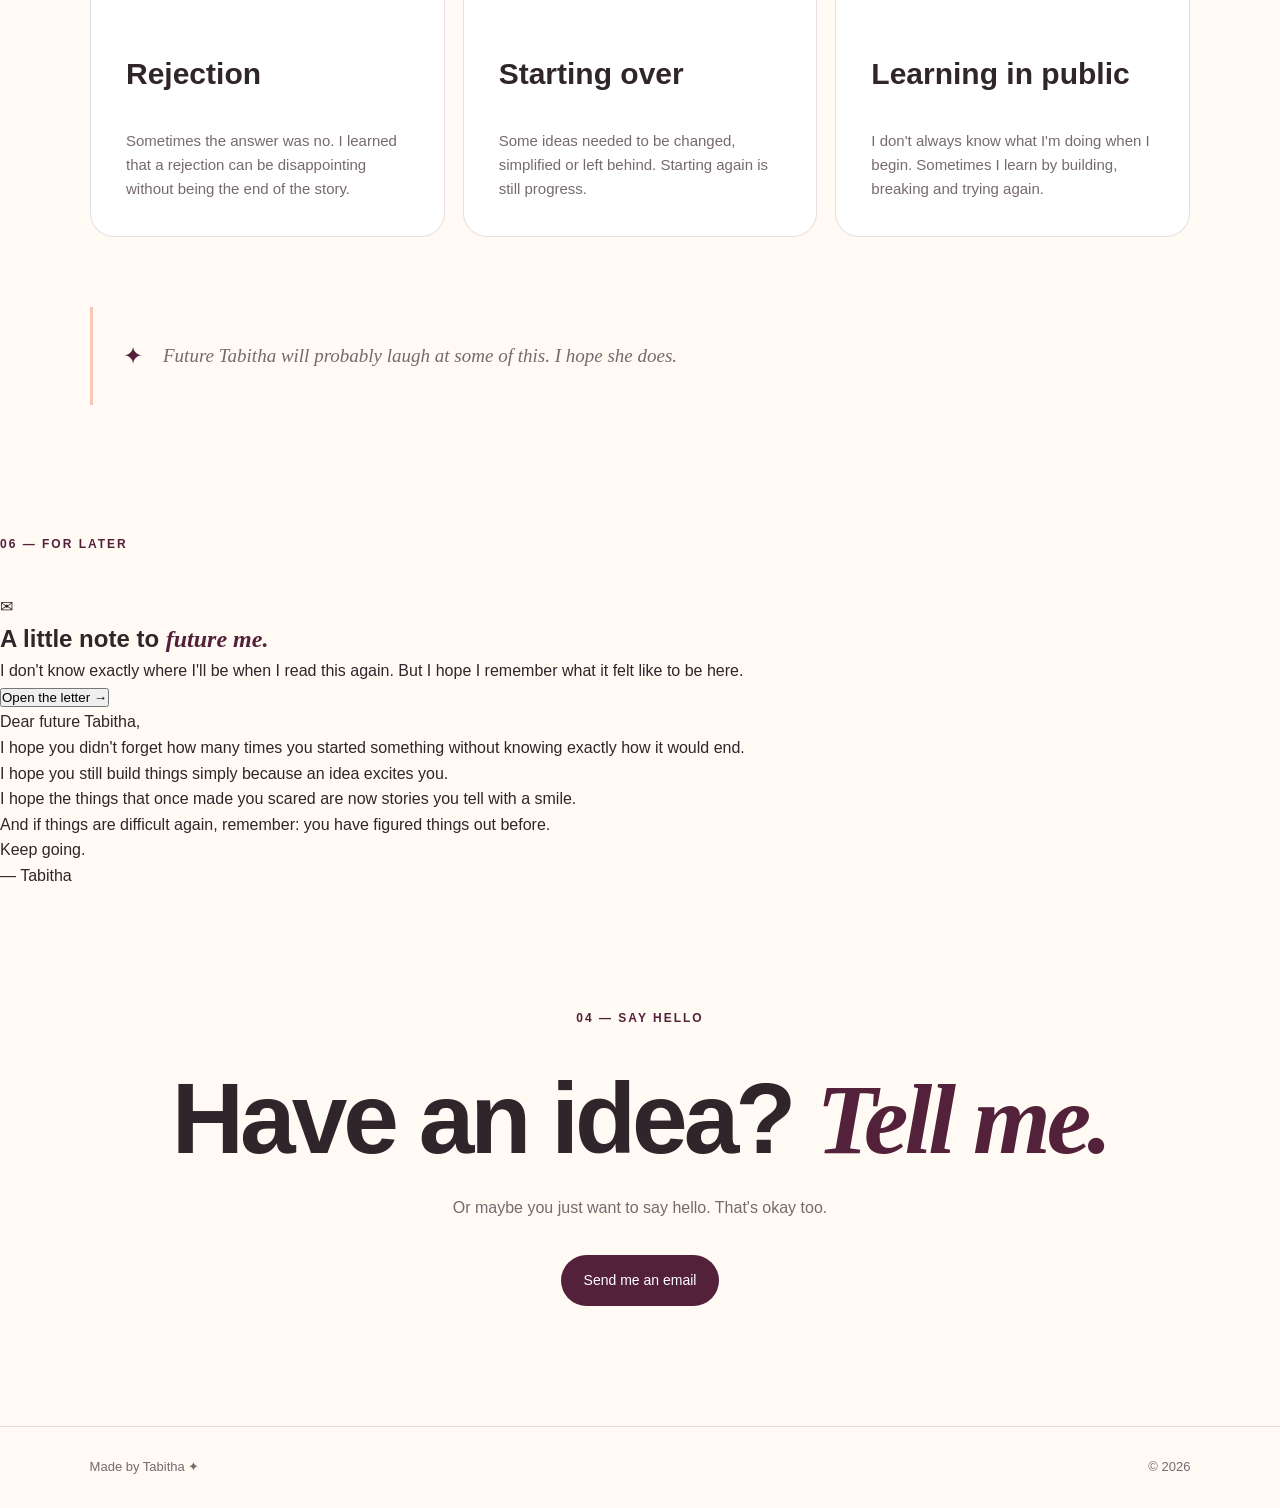
==== commit de61fbe0: "Update index.html" ====
--- a/index.html
+++ b/index.html
@@ -496,7 +496,79 @@
     </div>
 
 </section>
-
+<!-- LETTER TO FUTURE TABITHA -->
+
+<section class="future-letter" id="future-letter">
+
+    <div class="future-letter-inner">
+
+        <p class="section-number">
+            06 — FOR LATER
+        </p>
+
+        <div class="letter-envelope">
+            <span>✉</span>
+        </div>
+
+        <h2>
+            A little note
+            to <em>future me.</em>
+        </h2>
+
+        <p class="letter-intro">
+            I don't know exactly where I'll be when I read this again.
+            But I hope I remember what it felt like to be here.
+        </p>
+
+        <button
+            class="letter-button"
+            onclick="openLetter()"
+        >
+            Open the letter →
+        </button>
+
+        <div
+            class="letter-content"
+            id="letterContent"
+        >
+
+            <p>
+                Dear future Tabitha,
+            </p>
+
+            <p>
+                I hope you didn't forget how many times you started
+                something without knowing exactly how it would end.
+            </p>
+
+            <p>
+                I hope you still build things simply because an idea
+                excites you.
+            </p>
+
+            <p>
+                I hope the things that once made you scared are now
+                stories you tell with a smile.
+            </p>
+
+            <p>
+                And if things are difficult again, remember:
+                you have figured things out before.
+            </p>
+
+            <p>
+                Keep going.
+            </p>
+
+            <p class="letter-signature">
+                — Tabitha
+            </p>
+
+        </div>
+
+    </div>
+
+</section>
 
         <!-- CONTACT -->
 
